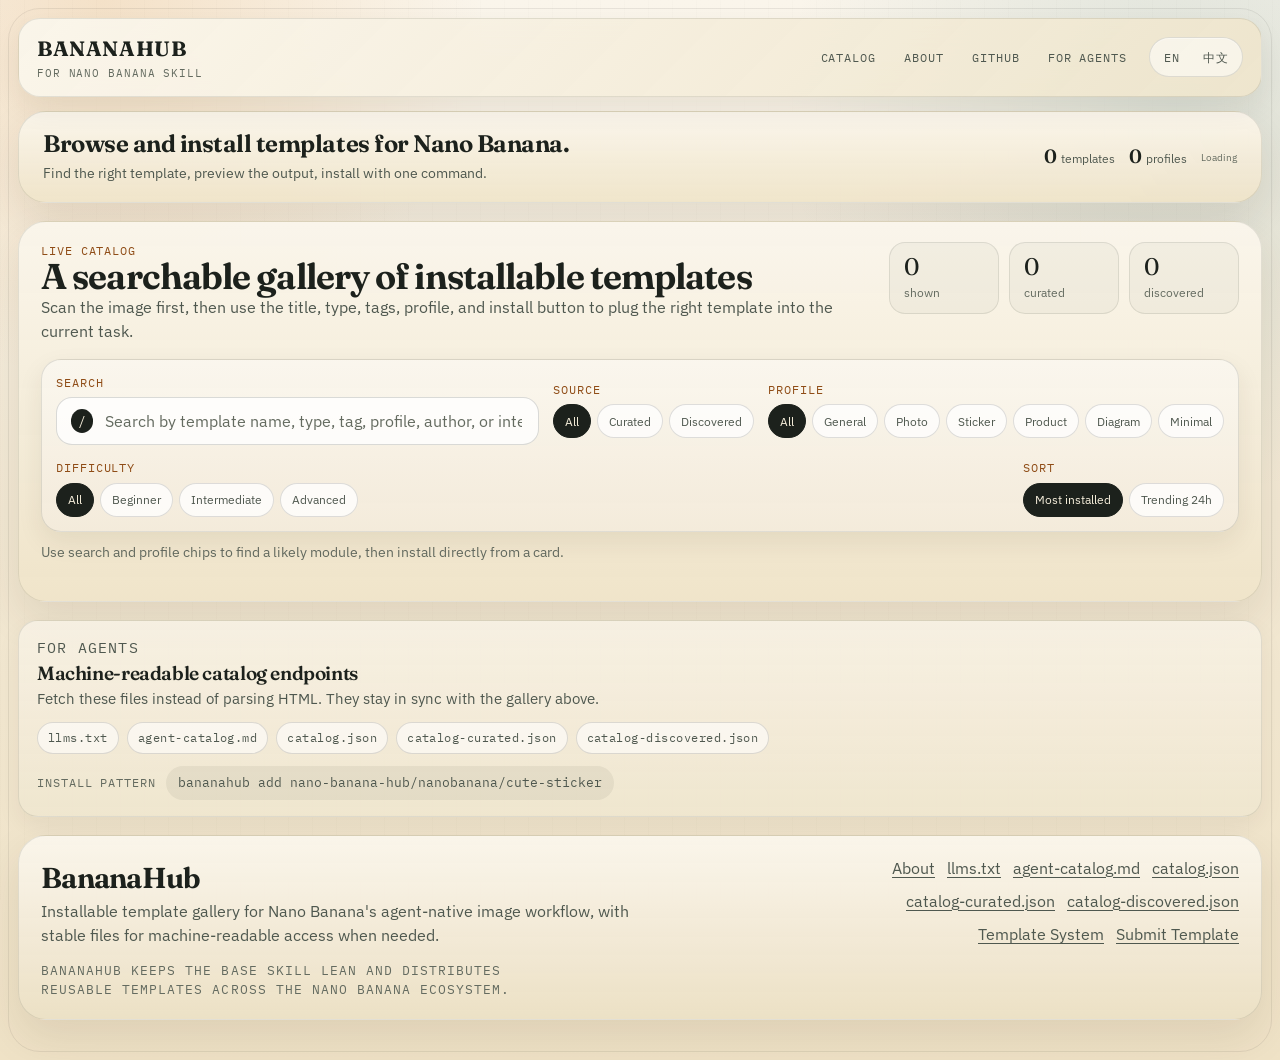
==== index.html @ 93bf901a "feat: improve gallery previews and logo assets" ====
<!DOCTYPE html>
<html lang="en">
<head>
  <meta charset="UTF-8">
  <meta name="viewport" content="width=device-width, initial-scale=1.0">
  <title data-i18n="index.meta.title">BananaHub | Installable Templates for Nano Banana</title>
  <meta
    id="meta-description"
    name="description"
    data-i18n-content="index.meta.description"
    content="Browse installable prompt and workflow templates for Nano Banana's agent-native image workflow, compare generated looks, and install only the template that fits the current job."
  >
  <meta name="robots" content="index,follow,max-image-preview:large">
  <meta name="theme-color" content="#f2c94c">
  <meta property="og:type" content="website">
  <meta property="og:url" content="https://nano-banana-hub.github.io/">
  <meta id="meta-og-title" property="og:title" data-i18n-content="index.meta.ogTitle" content="BananaHub | Installable Templates for Nano Banana">
  <meta
    id="meta-og-description"
    property="og:description"
    data-i18n-content="index.meta.ogDescription"
    content="A visual gallery of installable prompt and workflow templates for Nano Banana's agent-native image workflow."
  >
  <link rel="canonical" href="https://nano-banana-hub.github.io/">
  <link rel="alternate" type="application/json" title="Machine-readable catalog JSON" href="catalog.json">
  <link rel="alternate" type="text/plain" title="LLM workflow instructions" href="llms.txt">
  <link rel="alternate" type="text/markdown" title="Agent catalog markdown" href="agent-catalog.md">
  <link rel="preconnect" href="https://fonts.googleapis.com">
  <link rel="preconnect" href="https://fonts.gstatic.com" crossorigin>
  <link
    href="https://fonts.googleapis.com/css2?family=Fraunces:opsz,wght@9..144,500;9..144,600;9..144,700&family=IBM+Plex+Mono:wght@400;500;600&family=IBM+Plex+Sans:wght@400;500;600;700&display=swap"
    rel="stylesheet"
  >
  <link rel="stylesheet" href="css/style.css">
  <link rel="icon" type="image/png" sizes="256x256" href="favicon.png">
  <link rel="apple-touch-icon" sizes="180x180" href="apple-touch-icon.png">
  <script type="application/ld+json" id="structured-data">
    {
      "@context": "https://schema.org",
      "@type": "WebSite",
      "name": "BananaHub",
      "url": "https://nano-banana-hub.github.io/",
      "description": "Installable prompt and workflow template hub for Nano Banana's agent-native image workflow."
    }
  </script>
</head>
<body data-page="index">
  <a class="skip-link" href="#catalog-section" data-i18n="common.skipToCatalog">Skip to catalog</a>

  <div class="page-shell">
    <header class="site-header">
      <div class="header-inner">
        <a class="header-brand" href="/">
          <span class="brand-badge">BananaHub</span>
          <span class="brand-note" data-i18n="common.brandNote">for Nano Banana Skill</span>
        </a>

        <div class="header-controls">
          <nav class="header-links" aria-label="Primary" data-i18n-aria-label="common.primaryNav">
            <a href="#catalog-section" data-i18n="common.nav.catalog">Catalog</a>
            <a href="about.html" data-i18n="common.nav.about">About</a>
            <a href="https://github.com/nano-banana-hub" data-i18n="common.nav.github">GitHub</a>
            <a href="#agent-access" data-i18n="common.nav.agentFriendly">For Agents</a>
          </nav>

          <div class="language-switch" role="group" aria-label="Language" data-i18n-aria-label="common.languageSwitcher">
            <button class="language-button" data-lang-switch="en" type="button" aria-pressed="false">EN</button>
            <button class="language-button" data-lang-switch="zh-CN" type="button" aria-pressed="false">中文</button>
          </div>
        </div>
      </div>
    </header>

    <main id="top">
      <section class="hero-banner">
        <div class="hero-banner-copy">
          <h1 data-i18n="index.hero.title">Browse and install templates for Nano Banana.</h1>
          <p class="hero-banner-lead" data-i18n="index.hero.lead">
            Find the right template, preview the output, install with one command.
          </p>
        </div>
        <div class="hero-banner-stats">
          <span class="hero-stat"><strong id="template-count">0</strong> <small data-i18n="index.hero.metrics.indexedTemplates">templates</small></span>
          <span class="hero-stat"><strong id="profile-count">0</strong> <small data-i18n="index.hero.metrics.profilesCovered">profiles</small></span>
          <span class="hero-stat-date"><small id="catalog-generated">Loading</small></span>
        </div>
      </section>

      <section class="catalog-shell" id="catalog-section" aria-labelledby="catalog-title">
        <div class="catalog-intro">
          <div>
            <p class="section-kicker" data-i18n="index.catalog.kicker">Live Catalog</p>
            <h2 id="catalog-title" data-i18n="index.catalog.title">A searchable gallery of installable templates</h2>
            <p id="results-summary">
              Scan the image first, then use the title, type, tags, profile, and install button to plug the right template into the current task.
            </p>
          </div>

          <div class="catalog-status" aria-label="Catalog status">
            <div class="status-pill">
              <span id="result-count">0</span>
              <small data-i18n="index.catalog.status.shown">shown</small>
            </div>
            <div class="status-pill">
              <span id="curated-count">0</span>
              <small data-i18n="index.catalog.status.curated">curated</small>
            </div>
            <div class="status-pill">
              <span id="discovered-count">0</span>
              <small data-i18n="index.catalog.status.discovered">discovered</small>
            </div>
          </div>
        </div>

        <div class="filter-bar">
          <label class="search-box" for="search-input">
            <span class="search-label" data-i18n="index.filters.search">Search</span>
            <span class="search-input-shell">
              <span class="search-icon" aria-hidden="true">/</span>
              <input
                type="text"
                id="search-input"
                data-i18n-placeholder="index.filters.searchPlaceholder"
                placeholder="Search by template name, type, tag, profile, author, or intent in English or Chinese"
                autocomplete="off"
              >
            </span>
          </label>

          <div class="filter-group">
            <p class="filter-label" data-i18n="index.filters.source">Source</p>
            <div class="sort-tabs" role="tablist" aria-label="Filter by source layer" data-i18n-aria-label="index.filters.sourceAria">
              <button class="sort-tab active" data-source="all" type="button" data-i18n="common.filter.all">All</button>
              <button class="sort-tab" data-source="curated" type="button" data-i18n="common.source.curated">Curated</button>
              <button class="sort-tab" data-source="discovered" type="button" data-i18n="common.source.discovered">Discovered</button>
            </div>
          </div>

          <div class="filter-group">
            <p class="filter-label" data-i18n="index.filters.profile">Profile</p>
            <div class="filter-row">
              <button class="pill active" data-profile="all" type="button" data-i18n="common.filter.all">All</button>
              <button class="pill" data-profile="general" type="button" data-i18n="common.profile.general">General</button>
              <button class="pill" data-profile="photo" type="button" data-i18n="common.profile.photo">Photo</button>
              <button class="pill" data-profile="sticker" type="button" data-i18n="common.profile.sticker">Sticker</button>
              <button class="pill" data-profile="product" type="button" data-i18n="common.profile.product">Product</button>
              <button class="pill" data-profile="diagram" type="button" data-i18n="common.profile.diagram">Diagram</button>
              <button class="pill" data-profile="minimal" type="button" data-i18n="common.profile.minimal">Minimal</button>
            </div>
          </div>

          <div class="filter-group">
            <p class="filter-label" data-i18n="index.filters.difficulty">Difficulty</p>
            <div class="filter-row">
              <button class="pill active" data-difficulty="all" type="button" data-i18n="common.filter.all">All</button>
              <button class="pill" data-difficulty="beginner" type="button" data-i18n="common.difficulty.beginner">Beginner</button>
              <button class="pill" data-difficulty="intermediate" type="button" data-i18n="common.difficulty.intermediate">Intermediate</button>
              <button class="pill" data-difficulty="advanced" type="button" data-i18n="common.difficulty.advanced">Advanced</button>
            </div>
          </div>

          <div class="filter-group">
            <p class="filter-label" data-i18n="index.filters.sort">Sort</p>
            <div class="sort-tabs" role="tablist" aria-label="Sort templates" data-i18n-aria-label="index.filters.sortAria">
              <button class="sort-tab active" data-sort="all-time" type="button" data-i18n="index.filters.mostInstalled">Most installed</button>
              <button class="sort-tab" data-sort="trending" type="button" data-i18n="index.filters.trending24h">Trending 24h</button>
            </div>
          </div>
        </div>

        <div class="catalog-helper">
          <p id="catalog-hint">Use search and profile chips to find a likely module, then install directly from a card.</p>
          <button class="link-button" id="clear-filters" type="button" hidden data-i18n="index.filters.reset">Reset filters</button>
        </div>

        <div class="card-grid" id="card-grid" aria-live="polite">
          <!-- Cards rendered by JS -->
        </div>
      </section>

      <section class="agent-strip" id="agent-access" aria-labelledby="agent-access-title">
        <div class="agent-strip-copy">
          <p class="section-kicker" data-i18n="index.agent.kicker">For Agents</p>
          <h2 id="agent-access-title" data-i18n="index.agent.title">Machine-readable catalog endpoints</h2>
          <p data-i18n="index.agent.lead">
            Fetch these files instead of parsing HTML. They stay in sync with the gallery above.
          </p>
        </div>

        <div class="agent-strip-links" aria-label="Agent-friendly files">
          <a class="agent-pill" href="llms.txt">llms.txt</a>
          <a class="agent-pill" href="agent-catalog.md">agent-catalog.md</a>
          <a class="agent-pill" href="catalog.json">catalog.json</a>
          <a class="agent-pill" href="catalog-curated.json">catalog-curated.json</a>
          <a class="agent-pill" href="catalog-discovered.json">catalog-discovered.json</a>
        </div>

        <p class="agent-install-line">
          <span data-i18n="index.agent.installPattern">Install pattern</span>
          <code>bananahub add nano-banana-hub/nanobanana/cute-sticker</code>
        </p>
      </section>
    </main>

    <footer class="site-footer">
      <div class="footer-top">
        <div>
          <p class="footer-title">BananaHub</p>
          <p class="footer-copy" data-i18n="index.footer.copy">
            Installable template gallery for Nano Banana's agent-native image workflow, with stable files for machine-readable
            access when needed.
          </p>
        </div>

        <div class="footer-links">
          <a href="about.html" data-i18n="common.nav.about">About</a>
          <a href="llms.txt">llms.txt</a>
          <a href="agent-catalog.md">agent-catalog.md</a>
          <a href="catalog.json">catalog.json</a>
          <a href="catalog-curated.json">catalog-curated.json</a>
          <a href="catalog-discovered.json">catalog-discovered.json</a>
          <a href="https://github.com/nano-banana-hub/nanobanana/blob/main/references/template-system.md" target="_blank" rel="noopener" data-i18n="index.footer.templateSystem">Template System</a>
          <a href="https://github.com/nano-banana-hub/nanobanana/issues" target="_blank" rel="noopener" data-i18n="index.footer.submitTemplate">Submit Template</a>
        </div>
      </div>

      <p class="footer-meta" data-i18n="index.footer.meta">BananaHub keeps the base skill lean and distributes reusable templates across the Nano Banana ecosystem.</p>
    </footer>
  </div>

  <noscript>
    <div class="noscript-banner">
      JavaScript is disabled. For agent-friendly and no-JS access, use
      <a href="llms.txt">llms.txt</a>,
      <a href="agent-catalog.md">agent-catalog.md</a>, or
      <a href="catalog.json">catalog.json</a>.
    </div>
  </noscript>

  <div class="modal-overlay" id="modal-overlay" aria-hidden="true">
    <div class="modal" id="modal" role="dialog" aria-modal="true" aria-labelledby="modal-title">
      <button class="modal-close" id="modal-close" type="button" aria-label="Close" data-i18n-aria-label="common.action.close">&times;</button>

      <div class="modal-media">
        <button class="modal-image-button" id="modal-image-button" type="button" aria-label="View full image" data-i18n-aria-label="index.modal.viewFullImage">
          <img class="modal-image" id="modal-image" src="" alt="">
          <span class="modal-image-hint" id="modal-image-hint" data-i18n="common.preview.open">Open preview</span>
        </button>
        <div class="modal-sample-controls" id="modal-sample-controls" hidden>
          <button class="sample-nav-button" id="modal-prev-sample" type="button" aria-label="Previous sample" data-i18n-aria-label="common.preview.previous">&larr;</button>
          <span class="sample-count" id="modal-sample-count">1 / 1</span>
          <button class="sample-nav-button" id="modal-next-sample" type="button" aria-label="Next sample" data-i18n-aria-label="common.preview.next">&rarr;</button>
        </div>
      </div>

      <div class="modal-body">
        <p class="modal-kicker" data-i18n="index.modal.kicker">Template Brief</p>
        <h2 id="modal-title"></h2>
        <p class="modal-subtitle" id="modal-subtitle"></p>
        <p class="modal-desc" id="modal-desc"></p>

        <div class="card-badges" id="modal-badges"></div>
        <div class="card-tags" id="modal-tags"></div>

        <div class="modal-meta">
          <div class="modal-meta-item"><span class="label" data-i18n="index.modal.author">Author</span><span id="modal-author"></span></div>
          <div class="modal-meta-item"><span class="label" data-i18n="index.modal.version">Version</span><span id="modal-version"></span></div>
          <div class="modal-meta-item"><span class="label" data-i18n="index.modal.aspect">Aspect</span><span id="modal-aspect"></span></div>
          <div class="modal-meta-item"><span class="label" data-i18n="index.modal.updated">Updated</span><span id="modal-updated"></span></div>
          <div class="modal-meta-item"><span class="label" data-i18n="index.modal.installs">Installs</span><span id="modal-installs"></span></div>
          <div class="modal-meta-item"><span class="label" data-i18n="index.modal.installs24h">24h installs</span><span id="modal-trending"></span></div>
        </div>

        <div class="modal-actions" id="modal-actions">
          <button class="modal-link modal-link-button" id="modal-view-image-btn" type="button" data-i18n="common.preview.open">Open Preview</button>
          <a class="modal-link" id="modal-open-original-link" href="#" target="_blank" rel="noopener" data-i18n="common.preview.source">Preview Source</a>
          <a class="modal-link" id="modal-template-source-link" href="#" target="_blank" rel="noopener" data-i18n="common.template.source">Template Source</a>
        </div>

        <div class="modal-install">
          <p class="modal-install-label" data-i18n="index.modal.installCommand">Install command</p>
          <div class="modal-install-box">
            <code id="modal-install-cmd"></code>
            <button class="copy-btn copy-btn-compact" id="modal-copy-btn" type="button" data-i18n="common.action.copy">Copy</button>
          </div>
        </div>
      </div>
    </div>
  </div>

  <div class="lightbox-overlay" id="lightbox-overlay" aria-hidden="true">
    <div class="lightbox-toolbar">
      <div class="lightbox-sample-controls" id="lightbox-sample-controls" hidden>
        <button class="sample-nav-button" id="lightbox-prev-sample" type="button" aria-label="Previous sample" data-i18n-aria-label="common.preview.previous">&larr;</button>
        <span class="sample-count sample-count-lightbox" id="lightbox-sample-count">1 / 1</span>
        <button class="sample-nav-button" id="lightbox-next-sample" type="button" aria-label="Next sample" data-i18n-aria-label="common.preview.next">&rarr;</button>
      </div>
      <a class="lightbox-link" id="lightbox-open-original-link" href="#" target="_blank" rel="noopener" data-i18n="common.preview.openOriginal">Open original</a>
      <button class="lightbox-close" id="lightbox-close" type="button" aria-label="Close full image" data-i18n-aria-label="index.lightbox.close">&times;</button>
    </div>
    <div class="lightbox-stage" id="lightbox-stage">
      <img class="lightbox-image" id="lightbox-image" src="" alt="">
    </div>
  </div>

  <script type="module" src="js/app.js"></script>
</body>
</html>
---- css/style.css ----
:root {
  --paper: #f4eddc;
  --paper-deep: #eadbbe;
  --paper-warm: #f8f4ea;
  --ink: #1c211c;
  --ink-soft: #4f584f;
  --ink-faint: #646b60;
  --line: rgba(28, 33, 28, 0.14);
  --line-strong: rgba(28, 33, 28, 0.26);
  --accent: #d9862a;
  --accent-deep: #8f4c16;
  --accent-soft: rgba(217, 134, 42, 0.14);
  --olive: #5e6d47;
  --olive-soft: rgba(94, 109, 71, 0.12);
  --teal: #2f6e72;
  --shadow-panel: 0 18px 44px rgba(56, 42, 18, 0.1);
  --shadow-card: 0 18px 40px rgba(46, 35, 14, 0.1);
  --radius-xl: 28px;
  --radius-lg: 20px;
  --radius-md: 14px;
  --radius-sm: 10px;
  --content-max: 1460px;
}

*,
*::before,
*::after {
  box-sizing: border-box;
}

html {
  scroll-behavior: smooth;
}

body {
  margin: 0;
  min-width: 320px;
  color: var(--ink);
  font-family: 'IBM Plex Sans', sans-serif;
  line-height: 1.5;
  background:
    radial-gradient(circle at 8% 0%, rgba(217, 134, 42, 0.18), transparent 24%),
    radial-gradient(circle at 92% 10%, rgba(47, 110, 114, 0.14), transparent 26%),
    linear-gradient(180deg, #faf5eb 0%, #f2e8d3 48%, #efe2c6 100%);
}

body::before {
  content: '';
  position: fixed;
  inset: 0;
  pointer-events: none;
  opacity: 0.4;
  background-image:
    linear-gradient(rgba(255, 255, 255, 0.24) 1px, transparent 1px),
    linear-gradient(90deg, rgba(28, 33, 28, 0.024) 1px, transparent 1px);
  background-size: 100% 24px, 24px 100%;
  mix-blend-mode: multiply;
}

a {
  color: inherit;
}

img {
  display: block;
  max-width: 100%;
}

button,
input {
  font: inherit;
}

button {
  cursor: pointer;
}

code {
  font-family: 'IBM Plex Mono', monospace;
}

.skip-link {
  position: absolute;
  top: -56px;
  left: 20px;
  z-index: 60;
  padding: 10px 14px;
  border-radius: 999px;
  background: var(--ink);
  color: #fbf4e5;
  text-decoration: none;
  transition: top 0.18s ease;
}

.skip-link:focus {
  top: 18px;
}

.page-shell {
  position: relative;
  max-width: calc(var(--content-max) + 48px);
  margin: 0 auto;
  padding: 18px 18px 40px;
}

.page-shell::before {
  content: '';
  position: absolute;
  inset: 8px;
  border: 1px solid rgba(28, 33, 28, 0.08);
  border-radius: 32px;
  pointer-events: none;
}

.site-header,
.hero-banner,
.hero,
.catalog-shell,
.agent-strip,
.agent-drawer,
.manifesto,
.contribute-strip,
.site-footer {
  position: relative;
  z-index: 1;
}

.site-header {
  position: sticky;
  top: 0;
  z-index: 30;
  padding-bottom: 14px;
  backdrop-filter: blur(18px);
}

.header-inner {
  display: flex;
  align-items: center;
  justify-content: space-between;
  gap: 18px;
  padding: 14px 18px;
  border: 1px solid rgba(28, 33, 28, 0.1);
  border-radius: 22px;
  background: linear-gradient(135deg, rgba(250, 246, 236, 0.94), rgba(239, 229, 203, 0.88));
  box-shadow: 0 12px 28px rgba(55, 43, 19, 0.08);
}

.header-brand {
  display: inline-flex;
  flex-direction: column;
  gap: 1px;
  text-decoration: none;
}

.brand-badge {
  font-family: 'Fraunces', serif;
  font-size: 1.3rem;
  font-weight: 700;
  letter-spacing: 0.03em;
  text-transform: uppercase;
}

.brand-note,
.header-links a,
.eyebrow,
.section-kicker,
.search-label,
.filter-label,
.access-label,
.card-eyebrow,
.modal-kicker,
.modal-install-label,
.modal-meta-item .label,
.footer-meta {
  font-family: 'IBM Plex Mono', monospace;
  letter-spacing: 0.08em;
  text-transform: uppercase;
}

.brand-note {
  color: var(--ink-faint);
  font-size: 0.7rem;
}

.header-links {
  display: flex;
  flex-wrap: wrap;
  justify-content: flex-end;
  gap: 8px;
}

.header-controls {
  display: flex;
  flex: 1 1 auto;
  flex-wrap: wrap;
  align-items: center;
  justify-content: flex-end;
  gap: 12px;
}

.language-switch {
  display: inline-flex;
  align-items: center;
  gap: 4px;
  padding: 4px;
  border: 1px solid rgba(28, 33, 28, 0.12);
  border-radius: 999px;
  background: rgba(255, 255, 255, 0.54);
  box-shadow: inset 0 1px 0 rgba(255, 255, 255, 0.36);
}

.language-button {
  min-height: 30px;
  padding: 0 10px;
  border: 0;
  border-radius: 999px;
  background: transparent;
  color: var(--ink-soft);
  font-family: 'IBM Plex Mono', monospace;
  font-size: 0.74rem;
  letter-spacing: 0.04em;
  transition:
    transform 0.2s ease,
    background-color 0.2s ease,
    color 0.2s ease,
    box-shadow 0.2s ease;
}

.language-button:hover,
.language-button:focus-visible {
  transform: translateY(-1px);
  color: var(--ink);
}

.language-button.active {
  background: var(--ink);
  color: #f7efdc;
  box-shadow: 0 6px 14px rgba(28, 33, 28, 0.18);
}

.header-links a {
  display: inline-flex;
  align-items: center;
  min-height: 34px;
  padding: 0 10px;
  border-radius: 999px;
  color: var(--ink-soft);
  font-size: 0.74rem;
  text-decoration: none;
  transition:
    background-color 0.2s ease,
    color 0.2s ease,
    transform 0.2s ease;
}

.header-links a:hover,
.header-links a:focus-visible {
  color: var(--ink);
  background: rgba(28, 33, 28, 0.06);
  transform: translateY(-1px);
}

main {
  display: grid;
  gap: 18px;
  margin-bottom: 18px;
}

.hero-banner,
.hero,
.catalog-shell,
.agent-drawer,
.manifesto,
.contribute-strip,
.site-footer {
  border: 1px solid rgba(28, 33, 28, 0.1);
  border-radius: var(--radius-xl);
  background:
    linear-gradient(180deg, rgba(249, 243, 230, 0.96), rgba(238, 228, 201, 0.95));
  box-shadow: var(--shadow-panel);
}

.hero-banner,
.hero,
.catalog-shell,
.site-footer {
  background:
    linear-gradient(180deg, rgba(250, 245, 235, 0.98), rgba(239, 228, 201, 0.95)),
    radial-gradient(circle at top right, rgba(94, 109, 71, 0.08), transparent 24%);
}

/* — compact hero banner — */
.hero-banner {
  display: flex;
  align-items: center;
  justify-content: space-between;
  gap: 18px;
  padding: 18px 24px;
}

.hero-banner-copy {
  display: flex;
  flex-direction: column;
  gap: 4px;
  min-width: 0;
}

.hero-banner h1 {
  margin: 0;
  font-family: 'Fraunces', serif;
  font-weight: 650;
  font-size: clamp(1.1rem, 2vw, 1.5rem);
  line-height: 1.2;
  letter-spacing: -0.02em;
}

.hero-banner-lead {
  margin: 0;
  color: var(--ink-soft);
  font-size: 0.88rem;
}

.hero-banner-stats {
  display: flex;
  gap: 14px;
  align-items: center;
  flex-shrink: 0;
}

.hero-stat {
  display: flex;
  align-items: baseline;
  gap: 4px;
  white-space: nowrap;
}

.hero-stat strong {
  font-family: 'Fraunces', serif;
  font-size: 1.2rem;
  font-weight: 600;
  line-height: 1;
}

.hero-stat small {
  color: var(--ink-soft);
  font-size: 0.78rem;
}

.hero-stat-date {
  color: var(--ink-faint);
  font-size: 0.75rem;
  white-space: nowrap;
}

/* — old hero (about page) — */
.hero {
  display: grid;
  grid-template-columns: minmax(0, 1.5fr) minmax(280px, 0.9fr);
  gap: 18px;
  padding: 24px 26px;
  overflow: clip;
}

.hero-compact {
  min-height: 0;
}

.info-hero h1 {
  max-width: 13ch;
}

.hero-copy {
  display: grid;
  gap: 10px;
  align-content: center;
}

.eyebrow,
.section-kicker,
.search-label,
.filter-label,
.access-label,
.card-eyebrow,
.modal-kicker,
.modal-install-label {
  margin: 0;
  color: var(--accent-deep);
  font-size: 0.72rem;
}

.hero h1,
.catalog-intro h2,
.section-heading h2,
.access-card h3,
.principle-card h3,
.contribute-card h3,
.modal h2,
.footer-title,
.card-title {
  margin: 0;
  font-family: 'Fraunces', serif;
  font-weight: 650;
  letter-spacing: -0.025em;
}

.hero h1 {
  max-width: 12ch;
  font-size: clamp(2.2rem, 4vw, 4rem);
  line-height: 0.97;
}

.hero-lead,
.section-heading p,
#results-summary,
.access-card p,
.principle-card p,
.contribute-card p,
.footer-copy,
.modal-desc {
  margin: 0;
  color: var(--ink-soft);
}

.hero-lead {
  max-width: 62ch;
  font-size: 1rem;
}

.hero-rail {
  display: grid;
  gap: 16px;
  align-content: space-between;
  padding: 18px;
  border: 1px solid rgba(28, 33, 28, 0.1);
  border-radius: 24px;
  background:
    linear-gradient(180deg, rgba(255, 252, 245, 0.78), rgba(244, 235, 213, 0.9)),
    radial-gradient(circle at top right, rgba(217, 134, 42, 0.12), transparent 44%);
  color: var(--ink);
  box-shadow:
    inset 0 1px 0 rgba(255, 255, 255, 0.46),
    0 10px 22px rgba(56, 42, 18, 0.06);
}

.hero-metrics {
  display: grid;
  grid-template-columns: repeat(3, minmax(0, 1fr));
  gap: 10px;
  margin: 0;
  padding: 0;
  list-style: none;
}

.hero-metrics li {
  padding: 12px 12px 10px;
  border: 1px solid rgba(28, 33, 28, 0.1);
  border-radius: 16px;
  background: rgba(255, 255, 255, 0.6);
}

.hero-metrics span {
  display: block;
  font-family: 'Fraunces', serif;
  font-size: 1.55rem;
  line-height: 1;
  color: var(--ink);
}

.hero-metrics small {
  display: block;
  margin-top: 7px;
  color: var(--ink-soft);
  font-size: 0.8rem;
}

.hero-rail .button {
  border-color: rgba(28, 33, 28, 0.14);
}

.hero-rail .button-primary {
  background: var(--ink);
  color: #f7efdc;
}

.hero-rail .button-secondary {
  color: var(--ink);
  background: rgba(255, 255, 255, 0.78);
}

.hero-rail .button-tertiary {
  color: var(--ink-soft);
  background: transparent;
}

.hero-actions {
  display: flex;
  flex-wrap: wrap;
  gap: 8px;
}

.button,
.pill,
.sort-tab,
.link-button,
.copy-btn,
.card-source-link,
.modal-link,
.modal-link-button,
.lightbox-link,
.lightbox-close,
.modal-close {
  transition:
    transform 0.2s ease,
    border-color 0.2s ease,
    background-color 0.2s ease,
    color 0.2s ease,
    box-shadow 0.2s ease;
}

.button {
  display: inline-flex;
  align-items: center;
  justify-content: center;
  min-height: 40px;
  padding: 0 14px;
  border: 1px solid rgba(247, 239, 220, 0.16);
  border-radius: 999px;
  text-decoration: none;
  font-size: 0.9rem;
}

.button:hover,
.button:focus-visible,
.pill:hover,
.sort-tab:hover,
.link-button:hover,
.copy-btn:hover,
.card-source-link:hover,
.modal-link:hover,
.modal-link-button:hover,
.lightbox-link:hover,
.lightbox-close:hover,
.modal-close:hover,
.access-card:hover,
.access-card:focus-visible,
.template-card:hover,
.template-card:focus-visible {
  transform: translateY(-2px);
}

.button-primary {
  background: #f7efdc;
  color: var(--ink);
}

.button-secondary {
  color: #f7efdc;
  background: rgba(255, 255, 255, 0.06);
}

.button-tertiary {
  color: #f7efdc;
  background: transparent;
  border-style: dashed;
}

.hero-note {
  margin: 0;
  color: var(--ink-soft);
  font-size: 0.9rem;
}

.catalog-shell {
  padding: 20px 22px 22px;
  overflow: visible;
}

.catalog-intro {
  display: flex;
  align-items: flex-start;
  justify-content: space-between;
  gap: 18px;
}

.catalog-intro h2,
.section-heading h2 {
  font-size: clamp(1.8rem, 2.8vw, 2.8rem);
  line-height: 1;
}

.catalog-status {
  display: flex;
  gap: 10px;
}

.status-pill {
  min-width: 110px;
  padding: 12px 14px 10px;
  border: 1px solid rgba(28, 33, 28, 0.1);
  border-radius: 16px;
  background: rgba(28, 33, 28, 0.03);
}

.status-pill span {
  display: block;
  font-family: 'Fraunces', serif;
  font-size: 1.5rem;
  line-height: 1;
}

.status-pill small {
  color: var(--ink-faint);
  font-size: 0.76rem;
}

.filter-bar,
.catalog-helper {
  display: flex;
  align-items: center;
  justify-content: space-between;
  gap: 14px;
}

.filter-bar {
  position: sticky;
  top: 80px;
  z-index: 12;
  flex-wrap: wrap;
  margin-top: 16px;
  padding: 14px;
  border: 1px solid rgba(28, 33, 28, 0.12);
  border-radius: 20px;
  background: linear-gradient(180deg, rgba(250, 246, 238, 0.96), rgba(243, 235, 219, 0.95));
  box-shadow: 0 10px 26px rgba(54, 42, 18, 0.08);
}

.search-box {
  flex: 1 1 320px;
  display: grid;
  gap: 6px;
}

.search-input-shell {
  display: flex;
  align-items: center;
  gap: 10px;
  min-height: 48px;
  padding: 0 14px;
  border: 1px solid rgba(28, 33, 28, 0.16);
  border-radius: 16px;
  background: rgba(255, 255, 255, 0.8);
}

.search-icon {
  display: inline-flex;
  align-items: center;
  justify-content: center;
  width: 24px;
  height: 24px;
  border-radius: 50%;
  background: var(--ink);
  color: #f7efdc;
  font-family: 'IBM Plex Mono', monospace;
  font-size: 0.8rem;
}

.search-input-shell input {
  width: 100%;
  border: 0;
  outline: 0;
  background: transparent;
  color: var(--ink);
}

.search-input-shell input::placeholder {
  color: var(--ink-faint);
}

.filter-group {
  min-width: 180px;
  display: grid;
  gap: 6px;
}

.filter-row,
.sort-tabs {
  display: flex;
  flex-wrap: wrap;
  gap: 6px;
}

.pill,
.sort-tab,
.link-button {
  min-height: 34px;
  padding: 0 11px;
  border: 1px solid rgba(28, 33, 28, 0.14);
  border-radius: 999px;
  background: rgba(255, 255, 255, 0.76);
  color: var(--ink-soft);
  font-size: 0.78rem;
}

.pill.active,
.sort-tab.active {
  background: var(--ink);
  border-color: var(--ink);
  color: #f7efdc;
}

.catalog-helper {
  margin-top: 10px;
}

#catalog-hint,
.footer-meta,
.modal-subtitle,
.agent-summary-note {
  color: var(--ink-faint);
}

#catalog-hint {
  margin: 0;
  font-size: 0.88rem;
}

.link-button {
  background: transparent;
}

.card-grid {
  display: grid;
  grid-template-columns: repeat(auto-fill, minmax(210px, 1fr));
  gap: 14px;
  margin-top: 16px;
}

.template-card {
  display: grid;
  gap: 12px;
  min-height: 100%;
  padding: 12px;
  border: 1px solid rgba(28, 33, 28, 0.12);
  border-radius: 22px;
  background: linear-gradient(180deg, rgba(255, 255, 255, 0.58), rgba(247, 240, 226, 0.94));
  box-shadow: var(--shadow-card);
  cursor: pointer;
  outline: none;
}

.template-card:hover,
.template-card:focus-visible {
  border-color: rgba(28, 33, 28, 0.24);
  box-shadow: 0 22px 46px rgba(46, 35, 14, 0.14);
}

.card-image-wrap {
  position: relative;
  aspect-ratio: 1 / 1.02;
  overflow: hidden;
  border-radius: 16px;
  border: 1px solid rgba(28, 33, 28, 0.12);
  background:
    linear-gradient(135deg, rgba(28, 33, 28, 0.08), rgba(255, 255, 255, 0.38)),
    repeating-linear-gradient(135deg, rgba(28, 33, 28, 0.02) 0 10px, rgba(255, 255, 255, 0.05) 10px 20px);
}

.card-image-wrap.prefers-contain img {
  object-fit: contain;
  background: rgba(248, 244, 234, 0.98);
}

.card-image-wrap img {
  position: absolute;
  inset: 0;
  width: 100%;
  height: 100%;
  object-fit: cover;
  opacity: 0;
  transform: scale(1.02);
  transition:
    opacity 0.22s ease,
    transform 0.32s ease;
}

.card-image-wrap.is-loaded img {
  opacity: 1;
  transform: scale(1);
}

.card-image-placeholder {
  position: absolute;
  inset: 0;
  display: grid;
  place-items: center;
  padding: 12px;
}

.card-image-placeholder-label {
  color: var(--ink-faint);
  font-family: 'IBM Plex Mono', monospace;
  font-size: 0.76rem;
  letter-spacing: 0.05em;
  text-transform: uppercase;
  text-align: center;
}

.card-top-badges {
  position: absolute;
  top: 8px;
  left: 8px;
  right: 8px;
  z-index: 1;
  display: grid;
  grid-template-columns: minmax(0, 1fr) auto;
  align-items: start;
  gap: 8px;
}

.card-top-badges-left,
.card-top-badges-right {
  display: flex;
  flex-wrap: wrap;
  align-items: flex-start;
  min-width: 0;
  gap: 8px;
}

.card-top-badges-right {
  justify-content: flex-end;
}

.card-official-badge,
.card-type-badge,
.card-profile-badge,
.card-source-badge,
.card-flag-badge,
.card-aspect-badge {
  display: inline-flex;
  align-items: center;
  min-height: 20px;
  padding: 0 8px;
  border: 1px solid rgba(28, 33, 28, 0.08);
  border-radius: 999px;
  font-family: 'IBM Plex Mono', monospace;
  font-size: 0.66rem;
  letter-spacing: 0.05em;
  text-transform: uppercase;
  max-width: 100%;
  overflow: hidden;
  text-overflow: ellipsis;
  white-space: nowrap;
  box-shadow: inset 0 1px 0 rgba(255, 255, 255, 0.3);
}

.card-official-badge {
  background: rgba(250, 244, 233, 0.9);
  color: var(--accent-deep);
}

.card-profile-badge {
  background: rgba(28, 33, 28, 0.72);
  color: #f7efdc;
}

.card-type-badge {
  background: rgba(47, 110, 114, 0.16);
  color: var(--teal);
}

.card-source-badge {
  background: rgba(47, 110, 114, 0.14);
  color: var(--teal);
}

.card-flag-badge {
  background: rgba(217, 134, 42, 0.18);
  color: var(--accent-deep);
}

.card-aspect-badge {
  position: absolute;
  left: 8px;
  bottom: 8px;
  z-index: 1;
  background: rgba(28, 33, 28, 0.8);
  color: #f7efdc;
}

.card-body {
  display: grid;
  gap: 12px;
  padding: 2px 2px 0;
}

.card-head {
  display: flex;
  gap: 10px;
  justify-content: space-between;
  align-items: flex-start;
}

.card-title-stack {
  min-width: 0;
}

.card-eyebrow {
  color: var(--ink-faint);
  font-size: 0.68rem;
}

.card-title {
  margin-top: 3px;
  font-size: 1.08rem;
  line-height: 1.05;
}

.card-subtitle {
  margin-top: 4px;
  color: var(--ink-soft);
  font-size: 0.82rem;
  line-height: 1.35;
}

.card-inline-stat {
  flex: 0 0 auto;
  min-width: 56px;
  padding: 6px 7px;
  border-radius: 12px;
  background: rgba(28, 33, 28, 0.05);
  text-align: right;
}

.card-inline-stat small {
  display: block;
  color: var(--ink-faint);
  font-size: 0.62rem;
  text-transform: uppercase;
  letter-spacing: 0.05em;
}

.card-inline-stat-value {
  display: block;
  font-family: 'Fraunces', serif;
  font-size: 1rem;
  line-height: 1;
}

.card-tags,
.card-badges {
  display: flex;
  flex-wrap: wrap;
  gap: 6px;
}

.tag,
.badge {
  display: inline-flex;
  align-items: center;
  min-height: 24px;
  padding: 0 8px;
  border-radius: 999px;
  font-size: 0.74rem;
}

.tag {
  border: 1px dashed rgba(28, 33, 28, 0.16);
  color: var(--ink-soft);
  background: rgba(255, 255, 255, 0.58);
}

.badge {
  border: 1px solid rgba(28, 33, 28, 0.12);
  background: rgba(28, 33, 28, 0.06);
}

.badge-source {
  background: rgba(47, 110, 114, 0.12);
}

.badge-flag {
  background: rgba(217, 134, 42, 0.16);
}

.badge-type.prompt {
  background: rgba(47, 110, 114, 0.12);
}

.badge-type.workflow {
  background: rgba(217, 134, 42, 0.15);
}

.badge-profile.photo {
  background: rgba(47, 110, 114, 0.14);
}

.badge-profile.sticker {
  background: rgba(217, 134, 42, 0.15);
}

.badge-profile.product {
  background: rgba(94, 109, 71, 0.16);
}

.badge-profile.diagram {
  background: rgba(90, 88, 145, 0.14);
}

.badge-profile.minimal {
  background: rgba(28, 33, 28, 0.08);
}

.badge-profile.general {
  background: rgba(122, 90, 41, 0.12);
}

.card-meta-inline {
  display: flex;
  flex-wrap: wrap;
  gap: 8px 12px;
  color: var(--ink-faint);
  font-size: 0.78rem;
}

.card-meta-inline span {
  display: inline-flex;
  align-items: center;
  gap: 6px;
}

.card-meta-inline span::before {
  content: '';
  width: 4px;
  height: 4px;
  border-radius: 50%;
  background: rgba(28, 33, 28, 0.28);
}

.card-actions {
  display: flex;
  flex-wrap: wrap;
  align-items: center;
  gap: 8px;
  padding-top: 10px;
  border-top: 1px solid rgba(28, 33, 28, 0.08);
}

.card-action-stat,
.copy-btn,
.card-source-link {
  display: inline-flex;
  align-items: center;
  justify-content: center;
  min-height: 36px;
  padding: 0 12px;
  border-radius: 999px;
  text-decoration: none;
  font-size: 0.8rem;
  text-align: center;
  white-space: nowrap;
  line-height: 1;
}

.card-action-stat {
  gap: 7px;
  padding-inline: 12px;
  border: 1px solid rgba(28, 33, 28, 0.12);
  background: rgba(28, 33, 28, 0.05);
  color: var(--ink-soft);
}

.card-action-stat small {
  color: var(--ink-soft);
  font-size: 0.68rem;
  letter-spacing: 0.05em;
  text-transform: uppercase;
}

.card-action-stat-value {
  color: var(--ink);
  font-family: 'Fraunces', serif;
  font-size: 0.96rem;
  line-height: 1;
}

.copy-btn {
  flex: 1 1 auto;
  border: 1px solid var(--ink);
  background: var(--ink);
  color: #f7efdc;
}

.copy-btn.copied {
  background: var(--olive);
  border-color: var(--olive);
}

.copy-btn-compact {
  flex: 0 0 auto;
  min-height: 32px;
  padding: 0 10px;
  font-size: 0.76rem;
}

.card-source-link {
  flex: 0 0 auto;
  border: 1px solid rgba(28, 33, 28, 0.18);
  background: rgba(255, 255, 255, 0.8);
  color: var(--ink);
}

.card-empty {
  grid-column: 1 / -1;
  padding: 36px 20px;
  border: 1px dashed rgba(28, 33, 28, 0.18);
  border-radius: 22px;
  background: rgba(255, 255, 255, 0.4);
  text-align: center;
}

.card-empty p {
  margin: 0;
}

.card-empty p + p {
  margin-top: 8px;
  color: var(--ink-soft);
}

.agent-strip {
  display: grid;
  gap: 12px;
  align-items: center;
  padding: 16px 18px;
  border: 1px solid rgba(28, 33, 28, 0.1);
  border-radius: 20px;
  background: linear-gradient(180deg, rgba(247, 241, 228, 0.9), rgba(239, 230, 207, 0.86));
  box-shadow: 0 10px 24px rgba(56, 42, 18, 0.06);
}

.agent-strip h2 {
  margin: 0;
  font-family: 'Fraunces', serif;
  font-size: 1.2rem;
  font-weight: 600;
  letter-spacing: -0.02em;
}

.agent-strip p {
  margin: 0;
  color: var(--ink-soft);
  font-size: 0.92rem;
}

.agent-strip-links {
  display: flex;
  flex-wrap: wrap;
  gap: 8px;
}

.agent-pill {
  display: inline-flex;
  align-items: center;
  min-height: 32px;
  padding: 0 10px;
  border: 1px solid rgba(28, 33, 28, 0.14);
  border-radius: 999px;
  background: rgba(255, 255, 255, 0.58);
  color: var(--ink-soft);
  font-family: 'IBM Plex Mono', monospace;
  font-size: 0.74rem;
  letter-spacing: 0.04em;
  text-decoration: none;
  transition:
    transform 0.2s ease,
    border-color 0.2s ease,
    background-color 0.2s ease;
}

.agent-pill:hover,
.agent-pill:focus-visible {
  transform: translateY(-1px);
  border-color: rgba(28, 33, 28, 0.22);
  background: rgba(255, 255, 255, 0.78);
}

.agent-install-line {
  display: flex;
  flex-wrap: wrap;
  gap: 10px;
  align-items: center;
}

.agent-install-line span {
  color: var(--ink-faint);
  font-family: 'IBM Plex Mono', monospace;
  font-size: 0.72rem;
  letter-spacing: 0.08em;
  text-transform: uppercase;
}

.agent-install-line code {
  display: inline-flex;
  align-items: center;
  min-height: 34px;
  padding: 0 12px;
  border-radius: 999px;
  background: rgba(28, 33, 28, 0.06);
  font-size: 0.8rem;
}

.agent-drawer {
  overflow: hidden;
}

.agent-summary {
  position: relative;
  display: grid;
  gap: 8px;
  padding: 18px 22px;
  cursor: pointer;
  list-style: none;
}

.agent-summary::-webkit-details-marker {
  display: none;
}

.agent-summary::after {
  content: 'Open';
  position: absolute;
  top: 18px;
  right: 22px;
  display: inline-flex;
  align-items: center;
  min-height: 28px;
  padding: 0 10px;
  border: 1px solid rgba(28, 33, 28, 0.14);
  border-radius: 999px;
  color: var(--ink-soft);
  font-family: 'IBM Plex Mono', monospace;
  font-size: 0.72rem;
  letter-spacing: 0.06em;
  text-transform: uppercase;
}

.agent-drawer[open] .agent-summary::after {
  content: 'Close';
}

.agent-summary-title {
  max-width: 56ch;
  font-family: 'Fraunces', serif;
  font-size: 1.45rem;
  font-weight: 600;
  letter-spacing: -0.02em;
}

.agent-summary-note {
  max-width: 60ch;
  font-size: 0.9rem;
}

.agent-drawer-body {
  display: grid;
  gap: 14px;
  padding: 0 22px 20px;
}

.access-grid,
.principle-grid,
.contribute-grid {
  display: grid;
  gap: 12px;
}

.access-grid {
  grid-template-columns: repeat(3, minmax(0, 1fr));
}

.access-card,
.principle-card,
.contribute-card {
  position: relative;
  display: grid;
  gap: 8px;
  padding: 18px;
  border: 1px solid rgba(28, 33, 28, 0.12);
  border-radius: 20px;
  background: linear-gradient(180deg, rgba(255, 255, 255, 0.42), rgba(255, 255, 255, 0.16));
  text-decoration: none;
}

.access-card p,
.principle-card p,
.contribute-card p {
  font-size: 0.92rem;
}

.access-card h3,
.principle-card h3,
.contribute-card h3 {
  font-size: 1.2rem;
  line-height: 1.08;
}

.agent-code-block {
  padding: 16px 18px;
  border: 1px dashed rgba(28, 33, 28, 0.18);
  border-radius: 18px;
  background: rgba(28, 33, 28, 0.03);
}

.agent-code-label {
  margin: 0 0 8px;
  color: var(--accent-deep);
  font-family: 'IBM Plex Mono', monospace;
  font-size: 0.7rem;
  letter-spacing: 0.08em;
  text-transform: uppercase;
}

.agent-code-block code {
  display: block;
  font-size: 0.92rem;
  line-height: 1.55;
  word-break: break-word;
}

.manifesto,
.contribute-strip,
.site-footer {
  padding: 20px 22px;
}

.section-heading {
  display: grid;
  gap: 8px;
}

.principle-grid {
  grid-template-columns: repeat(3, minmax(0, 1fr));
  margin-top: 14px;
}

.principle-index {
  margin: 0;
  color: var(--accent-deep);
  font-family: 'IBM Plex Mono', monospace;
  font-size: 0.72rem;
  letter-spacing: 0.08em;
}

.contribute-grid {
  grid-template-columns: repeat(2, minmax(0, 1fr));
  margin-top: 14px;
}

.contribute-card a {
  display: inline-flex;
  margin-top: 10px;
  color: var(--accent-deep);
  text-decoration-thickness: 1px;
  text-underline-offset: 0.16em;
}

.site-footer {
  background:
    linear-gradient(180deg, rgba(250, 245, 235, 0.98), rgba(235, 224, 197, 0.94)),
    radial-gradient(circle at top right, rgba(28, 33, 28, 0.05), transparent 24%);
}

.footer-top {
  display: flex;
  justify-content: space-between;
  gap: 18px;
}

.footer-title {
  font-size: 1.8rem;
}

.footer-copy,
.footer-meta {
  max-width: 62ch;
}

.footer-links {
  display: flex;
  flex-wrap: wrap;
  justify-content: flex-end;
  gap: 8px 12px;
  max-width: 360px;
}

.footer-links a {
  color: var(--ink-soft);
  text-decoration-thickness: 1px;
  text-underline-offset: 0.16em;
}

.footer-meta {
  margin: 14px 0 0;
  font-size: 0.8rem;
}

.noscript-banner {
  margin: 14px auto 0;
  max-width: 960px;
  padding: 12px 16px;
  border: 1px solid rgba(28, 33, 28, 0.12);
  border-radius: 16px;
  background: rgba(255, 255, 255, 0.82);
}

.modal-overlay,
.lightbox-overlay {
  position: fixed;
  inset: 0;
  opacity: 0;
  visibility: hidden;
  pointer-events: none;
  transition:
    opacity 0.2s ease,
    visibility 0.2s ease;
}

.modal-overlay {
  z-index: 60;
  display: grid;
  place-items: center;
  padding: 20px;
  background: rgba(13, 16, 13, 0.6);
  backdrop-filter: blur(18px);
}

.modal-overlay.open,
.lightbox-overlay.open {
  opacity: 1;
  visibility: visible;
  pointer-events: auto;
}

.modal {
  position: relative;
  display: grid;
  grid-template-columns: minmax(240px, 0.86fr) minmax(0, 1.14fr);
  width: min(940px, 100%);
  max-height: min(88vh, 900px);
  max-height: min(88dvh, 900px);
  overflow: hidden;
  border: 1px solid rgba(28, 33, 28, 0.1);
  border-radius: 28px;
  background: linear-gradient(180deg, rgba(250, 245, 235, 0.98), rgba(240, 231, 210, 0.98));
  box-shadow: 0 28px 90px rgba(0, 0, 0, 0.28);
}

.modal-media,
.modal-body {
  min-width: 0;
  min-height: 0;
}

.modal-close {
  position: absolute;
  top: 16px;
  right: 16px;
  z-index: 2;
  width: 40px;
  height: 40px;
  border: 1px solid rgba(28, 33, 28, 0.14);
  border-radius: 50%;
  background: rgba(250, 245, 235, 0.92);
  color: var(--ink);
}

.modal-media {
  position: relative;
  display: grid;
  background:
    radial-gradient(circle at top, rgba(255, 255, 255, 0.42), transparent 42%),
    linear-gradient(135deg, rgba(28, 33, 28, 0.12), rgba(255, 255, 255, 0.4));
}

.modal-image-button {
  position: relative;
  display: block;
  width: 100%;
  height: 100%;
  min-height: 100%;
  padding: 0;
  border: 0;
  background: transparent;
  touch-action: pan-y;
}

.modal-image-button.is-disabled {
  cursor: default;
}

.modal-image {
  width: 100%;
  height: 100%;
  padding: 24px;
  object-fit: contain;
}

.modal-image-hint {
  position: absolute;
  left: 16px;
  bottom: 16px;
  padding: 8px 10px;
  border-radius: 999px;
  background: rgba(28, 33, 28, 0.78);
  color: #f7efdc;
  font-family: 'IBM Plex Mono', monospace;
  font-size: 0.68rem;
  letter-spacing: 0.06em;
  text-transform: uppercase;
}

.modal-sample-controls,
.lightbox-sample-controls {
  display: inline-flex;
  align-items: center;
  gap: 10px;
}

.modal-sample-controls {
  position: absolute;
  right: 16px;
  bottom: 16px;
  z-index: 1;
}

.sample-nav-button {
  display: inline-flex;
  align-items: center;
  justify-content: center;
  min-width: 40px;
  min-height: 40px;
  border: 1px solid rgba(28, 33, 28, 0.18);
  border-radius: 999px;
  background: rgba(250, 245, 235, 0.92);
  color: var(--ink);
}

.sample-nav-button:disabled {
  opacity: 0.45;
  cursor: default;
  transform: none;
}

.sample-count {
  padding: 8px 12px;
  border-radius: 999px;
  background: rgba(28, 33, 28, 0.78);
  color: #f7efdc;
  font-family: 'IBM Plex Mono', monospace;
  font-size: 0.7rem;
  letter-spacing: 0.06em;
  text-transform: uppercase;
}

.modal-body {
  padding: 28px 26px 24px;
  overflow: auto;
}

.modal h2 {
  font-size: clamp(1.8rem, 3vw, 2.6rem);
  line-height: 1;
}

.modal-subtitle,
.modal-desc {
  margin-top: 10px;
}

.modal-badges,
.modal-tags,
#modal-badges,
#modal-tags {
  display: flex;
  flex-wrap: wrap;
  gap: 8px;
}

#modal-tags {
  margin-top: 12px;
}

.modal-meta {
  display: grid;
  grid-template-columns: repeat(2, minmax(0, 1fr));
  gap: 10px;
  margin-top: 18px;
}

.modal-meta-item {
  display: grid;
  gap: 4px;
  padding: 10px 12px;
  border-radius: 14px;
  background: rgba(28, 33, 28, 0.05);
}

.modal-meta-item .label {
  font-size: 0.68rem;
}

.modal-actions {
  display: flex;
  flex-wrap: wrap;
  gap: 8px;
  margin-top: 18px;
}

.modal-link,
.modal-link-button,
.lightbox-link,
.lightbox-close {
  display: inline-flex;
  align-items: center;
  justify-content: center;
  min-height: 38px;
  padding: 0 12px;
  border: 1px solid rgba(28, 33, 28, 0.16);
  border-radius: 999px;
  background: rgba(255, 255, 255, 0.72);
  color: var(--ink);
  text-decoration: none;
}

.modal-install {
  margin-top: 18px;
}

.modal-install-box {
  display: flex;
  align-items: center;
  gap: 10px;
  padding: 14px;
  border: 1px solid rgba(28, 33, 28, 0.12);
  border-radius: 18px;
  background: rgba(28, 33, 28, 0.04);
}

.modal-install-box code {
  flex: 1 1 auto;
  min-width: 0;
  font-size: 0.94rem;
  line-height: 1.4;
  white-space: nowrap;
  word-break: normal;
  overflow-x: auto;
  overflow-y: hidden;
  scrollbar-width: thin;
}

.lightbox-overlay {
  z-index: 70;
  display: grid;
  grid-template-rows: auto minmax(0, 1fr);
  gap: 12px;
  padding: 16px;
  background: rgba(10, 12, 9, 0.92);
  overflow: auto;
}

.lightbox-toolbar {
  display: flex;
  align-items: center;
  justify-content: space-between;
  gap: 12px;
  flex-wrap: wrap;
}

.lightbox-stage {
  min-height: 0;
  display: grid;
  place-items: center;
  overflow: auto;
  border-radius: 24px;
  background: radial-gradient(circle at top, rgba(255, 255, 255, 0.05), transparent 46%);
}

.lightbox-image {
  width: auto;
  height: auto;
  max-width: 100%;
  max-height: calc(100vh - 150px);
  max-height: calc(100dvh - 150px);
  object-fit: contain;
}

.sample-count-lightbox {
  background: rgba(250, 245, 235, 0.14);
}

.hero,
.template-card,
.access-card,
.principle-card,
.contribute-card,
.modal {
  animation: rise-in 0.52s ease both;
}

.template-card:nth-child(2n),
.access-card:nth-child(2),
.principle-card:nth-child(2) {
  animation-delay: 0.04s;
}

.template-card:nth-child(3n),
.access-card:nth-child(3),
.principle-card:nth-child(3) {
  animation-delay: 0.08s;
}

@keyframes rise-in {
  from {
    opacity: 0;
    transform: translateY(16px);
  }

  to {
    opacity: 1;
    transform: translateY(0);
  }
}

@media (max-width: 1180px) {
  .hero {
    grid-template-columns: 1fr;
  }

  .catalog-intro,
  .footer-top {
    flex-direction: column;
    align-items: flex-start;
  }

  .footer-links {
    justify-content: flex-start;
  }
}

@media (max-width: 980px) {
  .access-grid,
  .principle-grid,
  .contribute-grid,
  .modal {
    grid-template-columns: 1fr;
  }

  .filter-bar {
    position: static;
  }

  .modal {
    max-height: 90vh;
    max-height: 90dvh;
  }

  .modal-media {
    min-height: clamp(220px, 38vh, 300px);
    min-height: clamp(220px, 38dvh, 300px);
  }

  .modal-image-button {
    min-height: clamp(220px, 36vh, 280px);
    min-height: clamp(220px, 36dvh, 280px);
  }
}

@media (max-width: 720px) {
  .page-shell {
    padding: 12px 12px 28px;
  }

  .page-shell::before {
    inset: 5px;
    border-radius: 24px;
  }

  .header-inner,
  .hero-banner,
  .hero,
  .catalog-shell,
  .agent-summary,
  .agent-drawer-body,
  .manifesto,
  .contribute-strip,
  .site-footer {
    padding-left: 16px;
    padding-right: 16px;
  }

  .hero-banner {
    flex-direction: column;
    align-items: flex-start;
  }

  .hero h1 {
    max-width: none;
  }

  .hero-metrics,
  .modal-meta {
    grid-template-columns: 1fr;
  }

  .catalog-status {
    width: 100%;
  }

  .status-pill {
    flex: 1;
  }

  .agent-install-line {
    align-items: flex-start;
  }

  .card-grid {
    grid-template-columns: repeat(auto-fill, minmax(180px, 1fr));
  }
}

@media (max-width: 560px) {
  .header-inner {
    align-items: flex-start;
  }

  .header-controls {
    width: 100%;
    flex-direction: column;
    align-items: flex-start;
  }

  .header-links {
    justify-content: flex-start;
  }

  .language-switch {
    align-self: flex-start;
  }

  .hero-actions,
  .catalog-helper,
  .card-actions,
  .modal-actions {
    flex-direction: column;
    align-items: stretch;
  }

  .card-top-badges {
    grid-template-columns: 1fr;
  }

  .card-top-badges-right {
    justify-content: flex-start;
  }

  .button,
  .card-action-stat,
  .copy-btn,
  .card-source-link,
  .link-button,
  .modal-link,
  .modal-link-button,
  .lightbox-link,
  .lightbox-close {
    width: 100%;
  }

  .card-grid {
    grid-template-columns: 1fr 1fr;
  }

  .modal-overlay,
  .lightbox-overlay {
    padding: 10px;
  }

  .modal-body {
    padding: 20px 16px 16px;
  }

  .modal-image {
    padding: 18px;
  }

  .modal-sample-controls {
    left: 16px;
    right: 16px;
    justify-content: space-between;
  }

  .lightbox-toolbar {
    align-items: stretch;
  }

  .lightbox-sample-controls {
    width: 100%;
    justify-content: space-between;
  }

  .lightbox-toolbar .lightbox-link,
  .lightbox-toolbar .lightbox-close {
    flex: 1 1 140px;
    width: auto;
  }

  .modal-install-box {
    flex-direction: row;
    align-items: center;
  }

  .copy-btn-compact {
    width: auto;
  }
}

@media (max-width: 420px) {
  .card-grid {
    grid-template-columns: 1fr;
  }
}

@media (prefers-reduced-motion: reduce) {
  html {
    scroll-behavior: auto;
  }

  *,
  *::before,
  *::after {
    animation: none !important;
    transition-duration: 0.01ms !important;
    transition-delay: 0ms !important;
  }
}
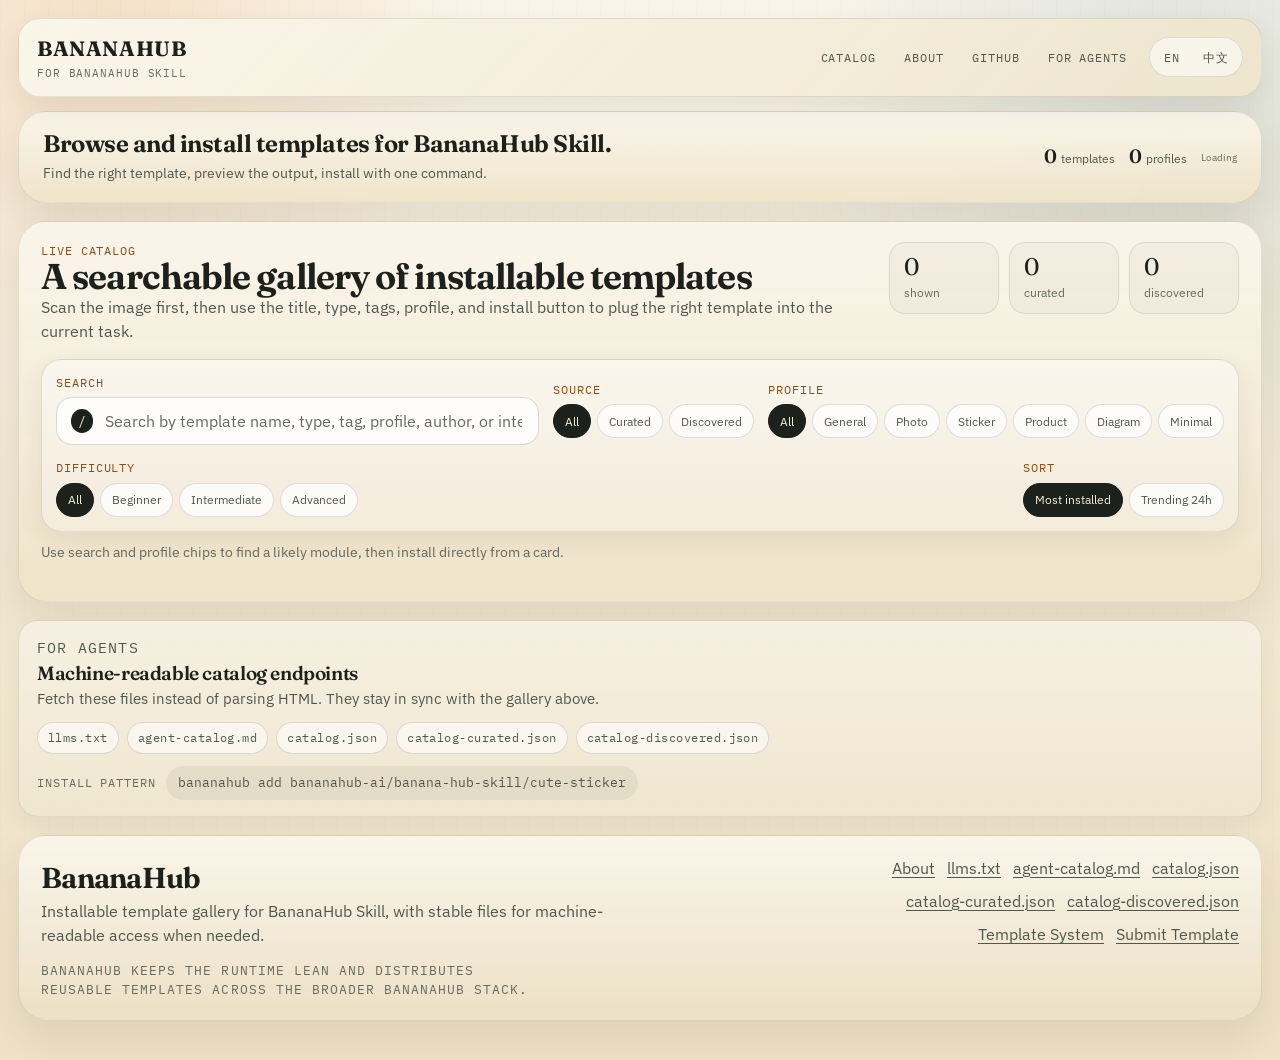
==== commit ddbd65d9: "feat: rebrand site for bananahub-ai" ====
--- a/index.html
+++ b/index.html
@@ -3,25 +3,25 @@
 <head>
   <meta charset="UTF-8">
   <meta name="viewport" content="width=device-width, initial-scale=1.0">
-  <title data-i18n="index.meta.title">BananaHub | Installable Templates for Nano Banana</title>
+  <title data-i18n="index.meta.title">BananaHub | Installable Templates for BananaHub Skill</title>
   <meta
     id="meta-description"
     name="description"
     data-i18n-content="index.meta.description"
-    content="Browse installable prompt and workflow templates for Nano Banana's agent-native image workflow, compare generated looks, and install only the template that fits the current job."
+    content="Browse installable prompt and workflow templates for BananaHub Skill, compare generated looks, and install only the template that fits the current job."
   >
   <meta name="robots" content="index,follow,max-image-preview:large">
   <meta name="theme-color" content="#f2c94c">
   <meta property="og:type" content="website">
-  <meta property="og:url" content="https://nano-banana-hub.github.io/">
-  <meta id="meta-og-title" property="og:title" data-i18n-content="index.meta.ogTitle" content="BananaHub | Installable Templates for Nano Banana">
+  <meta property="og:url" content="https://bananahub-ai.github.io/">
+  <meta id="meta-og-title" property="og:title" data-i18n-content="index.meta.ogTitle" content="BananaHub | Installable Templates for BananaHub Skill">
   <meta
     id="meta-og-description"
     property="og:description"
     data-i18n-content="index.meta.ogDescription"
-    content="A visual gallery of installable prompt and workflow templates for Nano Banana's agent-native image workflow."
+    content="A visual gallery of installable prompt and workflow templates for BananaHub Skill."
   >
-  <link rel="canonical" href="https://nano-banana-hub.github.io/">
+  <link rel="canonical" href="https://bananahub-ai.github.io/">
   <link rel="alternate" type="application/json" title="Machine-readable catalog JSON" href="catalog.json">
   <link rel="alternate" type="text/plain" title="LLM workflow instructions" href="llms.txt">
   <link rel="alternate" type="text/markdown" title="Agent catalog markdown" href="agent-catalog.md">
@@ -39,8 +39,8 @@
       "@context": "https://schema.org",
       "@type": "WebSite",
       "name": "BananaHub",
-      "url": "https://nano-banana-hub.github.io/",
-      "description": "Installable prompt and workflow template hub for Nano Banana's agent-native image workflow."
+      "url": "https://bananahub-ai.github.io/",
+      "description": "Installable prompt and workflow template hub for BananaHub Skill."
     }
   </script>
 </head>
@@ -52,14 +52,14 @@
       <div class="header-inner">
         <a class="header-brand" href="/">
           <span class="brand-badge">BananaHub</span>
-          <span class="brand-note" data-i18n="common.brandNote">for Nano Banana Skill</span>
+          <span class="brand-note" data-i18n="common.brandNote">for BananaHub Skill</span>
         </a>
 
         <div class="header-controls">
           <nav class="header-links" aria-label="Primary" data-i18n-aria-label="common.primaryNav">
             <a href="#catalog-section" data-i18n="common.nav.catalog">Catalog</a>
             <a href="about.html" data-i18n="common.nav.about">About</a>
-            <a href="https://github.com/nano-banana-hub" data-i18n="common.nav.github">GitHub</a>
+            <a href="https://github.com/bananahub-ai" data-i18n="common.nav.github">GitHub</a>
             <a href="#agent-access" data-i18n="common.nav.agentFriendly">For Agents</a>
           </nav>
 
@@ -74,7 +74,7 @@
     <main id="top">
       <section class="hero-banner">
         <div class="hero-banner-copy">
-          <h1 data-i18n="index.hero.title">Browse and install templates for Nano Banana.</h1>
+          <h1 data-i18n="index.hero.title">Browse and install templates for BananaHub Skill.</h1>
           <p class="hero-banner-lead" data-i18n="index.hero.lead">
             Find the right template, preview the output, install with one command.
           </p>
@@ -197,7 +197,7 @@
 
         <p class="agent-install-line">
           <span data-i18n="index.agent.installPattern">Install pattern</span>
-          <code>bananahub add nano-banana-hub/nanobanana/cute-sticker</code>
+          <code>bananahub add bananahub-ai/banana-hub-skill/cute-sticker</code>
         </p>
       </section>
     </main>
@@ -207,7 +207,7 @@
         <div>
           <p class="footer-title">BananaHub</p>
           <p class="footer-copy" data-i18n="index.footer.copy">
-            Installable template gallery for Nano Banana's agent-native image workflow, with stable files for machine-readable
+            Installable template gallery for BananaHub Skill, with stable files for machine-readable
             access when needed.
           </p>
         </div>
@@ -219,12 +219,12 @@
           <a href="catalog.json">catalog.json</a>
           <a href="catalog-curated.json">catalog-curated.json</a>
           <a href="catalog-discovered.json">catalog-discovered.json</a>
-          <a href="https://github.com/nano-banana-hub/nanobanana/blob/main/references/template-system.md" target="_blank" rel="noopener" data-i18n="index.footer.templateSystem">Template System</a>
-          <a href="https://github.com/nano-banana-hub/nanobanana/issues" target="_blank" rel="noopener" data-i18n="index.footer.submitTemplate">Submit Template</a>
-        </div>
-      </div>
-
-      <p class="footer-meta" data-i18n="index.footer.meta">BananaHub keeps the base skill lean and distributes reusable templates across the Nano Banana ecosystem.</p>
+          <a href="https://github.com/bananahub-ai/banana-hub-skill/blob/main/references/template-system.md" target="_blank" rel="noopener" data-i18n="index.footer.templateSystem">Template System</a>
+          <a href="https://github.com/bananahub-ai/bananahub-ai.github.io/issues" target="_blank" rel="noopener" data-i18n="index.footer.submitTemplate">Submit Template</a>
+        </div>
+      </div>
+
+      <p class="footer-meta" data-i18n="index.footer.meta">BananaHub keeps the runtime lean and distributes reusable templates across the broader BananaHub stack.</p>
     </footer>
   </div>
 
--- a/css/style.css
+++ b/css/style.css
@@ -20,6 +20,7 @@
   --radius-md: 14px;
   --radius-sm: 10px;
   --content-max: 1460px;
+  --sticky-header-offset: 96px;
 }
 
 *,
@@ -61,6 +62,18 @@
   color: inherit;
 }
 
+.visually-hidden {
+  position: absolute;
+  width: 1px;
+  height: 1px;
+  padding: 0;
+  margin: -1px;
+  overflow: hidden;
+  clip: rect(0, 0, 0, 0);
+  white-space: nowrap;
+  border: 0;
+}
+
 img {
   display: block;
   max-width: 100%;
@@ -101,15 +114,6 @@
   max-width: calc(var(--content-max) + 48px);
   margin: 0 auto;
   padding: 18px 18px 40px;
-}
-
-.page-shell::before {
-  content: '';
-  position: absolute;
-  inset: 8px;
-  border: 1px solid rgba(28, 33, 28, 0.08);
-  border-radius: 32px;
-  pointer-events: none;
 }
 
 .site-header,
@@ -571,8 +575,13 @@
 }
 
 .catalog-shell {
+  position: relative;
   padding: 20px 22px 22px;
   overflow: visible;
+}
+
+#catalog-section {
+  scroll-margin-top: calc(var(--sticky-header-offset) + 20px);
 }
 
 .catalog-intro {
@@ -623,8 +632,8 @@
 
 .filter-bar {
   position: sticky;
-  top: 80px;
-  z-index: 12;
+  top: var(--sticky-header-offset);
+  z-index: 18;
   flex-wrap: wrap;
   margin-top: 16px;
   padding: 14px;
@@ -831,6 +840,7 @@
 }
 
 .card-official-badge,
+.card-corner-badge,
 .card-type-badge,
 .card-profile-badge,
 .card-source-badge,
@@ -859,13 +869,36 @@
 }
 
 .card-profile-badge {
-  background: rgba(28, 33, 28, 0.72);
+  border-color: rgba(28, 33, 28, 0.18);
+  background: rgba(250, 245, 235, 0.92);
+  color: var(--ink);
+  backdrop-filter: blur(10px);
+}
+
+.card-type-badge {
+  border-color: rgba(17, 20, 17, 0.22);
   color: #f7efdc;
-}
-
-.card-type-badge {
-  background: rgba(47, 110, 114, 0.16);
-  color: var(--teal);
+  backdrop-filter: blur(10px);
+  box-shadow: 0 8px 20px rgba(17, 20, 17, 0.18);
+}
+
+.card-type-badge.prompt {
+  background: rgba(18, 22, 18, 0.88);
+}
+
+.card-type-badge.workflow {
+  background: rgba(143, 76, 22, 0.9);
+}
+
+.card-corner-badge {
+  position: absolute;
+  right: 8px;
+  bottom: 8px;
+  z-index: 1;
+  background: rgba(250, 245, 235, 0.94);
+  color: var(--accent-deep);
+  border-color: rgba(28, 33, 28, 0.1);
+  backdrop-filter: blur(10px);
 }
 
 .card-source-badge {
@@ -1038,7 +1071,7 @@
 
 .card-actions {
   display: flex;
-  flex-wrap: wrap;
+  flex-wrap: nowrap;
   align-items: center;
   gap: 8px;
   padding-top: 10px;
@@ -1062,7 +1095,10 @@
 }
 
 .card-action-stat {
+  flex: 1 1 auto;
+  min-width: 0;
   gap: 7px;
+  justify-content: space-between;
   padding-inline: 12px;
   border: 1px solid rgba(28, 33, 28, 0.12);
   background: rgba(28, 33, 28, 0.05);
@@ -1107,6 +1143,20 @@
   border: 1px solid rgba(28, 33, 28, 0.18);
   background: rgba(255, 255, 255, 0.8);
   color: var(--ink);
+}
+
+.card-action-icon {
+  flex: 0 0 36px;
+  width: 36px;
+  min-width: 36px;
+  min-height: 36px;
+  padding: 0;
+  border-radius: 12px;
+}
+
+.card-action-icon svg {
+  width: 16px;
+  height: 16px;
 }
 
 .card-empty {
@@ -1780,11 +1830,6 @@
     padding: 12px 12px 28px;
   }
 
-  .page-shell::before {
-    inset: 5px;
-    border-radius: 24px;
-  }
-
   .header-inner,
   .hero-banner,
   .hero,
@@ -1850,7 +1895,6 @@
 
   .hero-actions,
   .catalog-helper,
-  .card-actions,
   .modal-actions {
     flex-direction: column;
     align-items: stretch;
@@ -1865,9 +1909,6 @@
   }
 
   .button,
-  .card-action-stat,
-  .copy-btn,
-  .card-source-link,
   .link-button,
   .modal-link,
   .modal-link-button,
@@ -1876,6 +1917,14 @@
     width: 100%;
   }
 
+  .card-actions {
+    align-items: stretch;
+  }
+
+  .card-actions .card-action-stat {
+    width: auto;
+  }
+
   .card-grid {
     grid-template-columns: 1fr 1fr;
   }
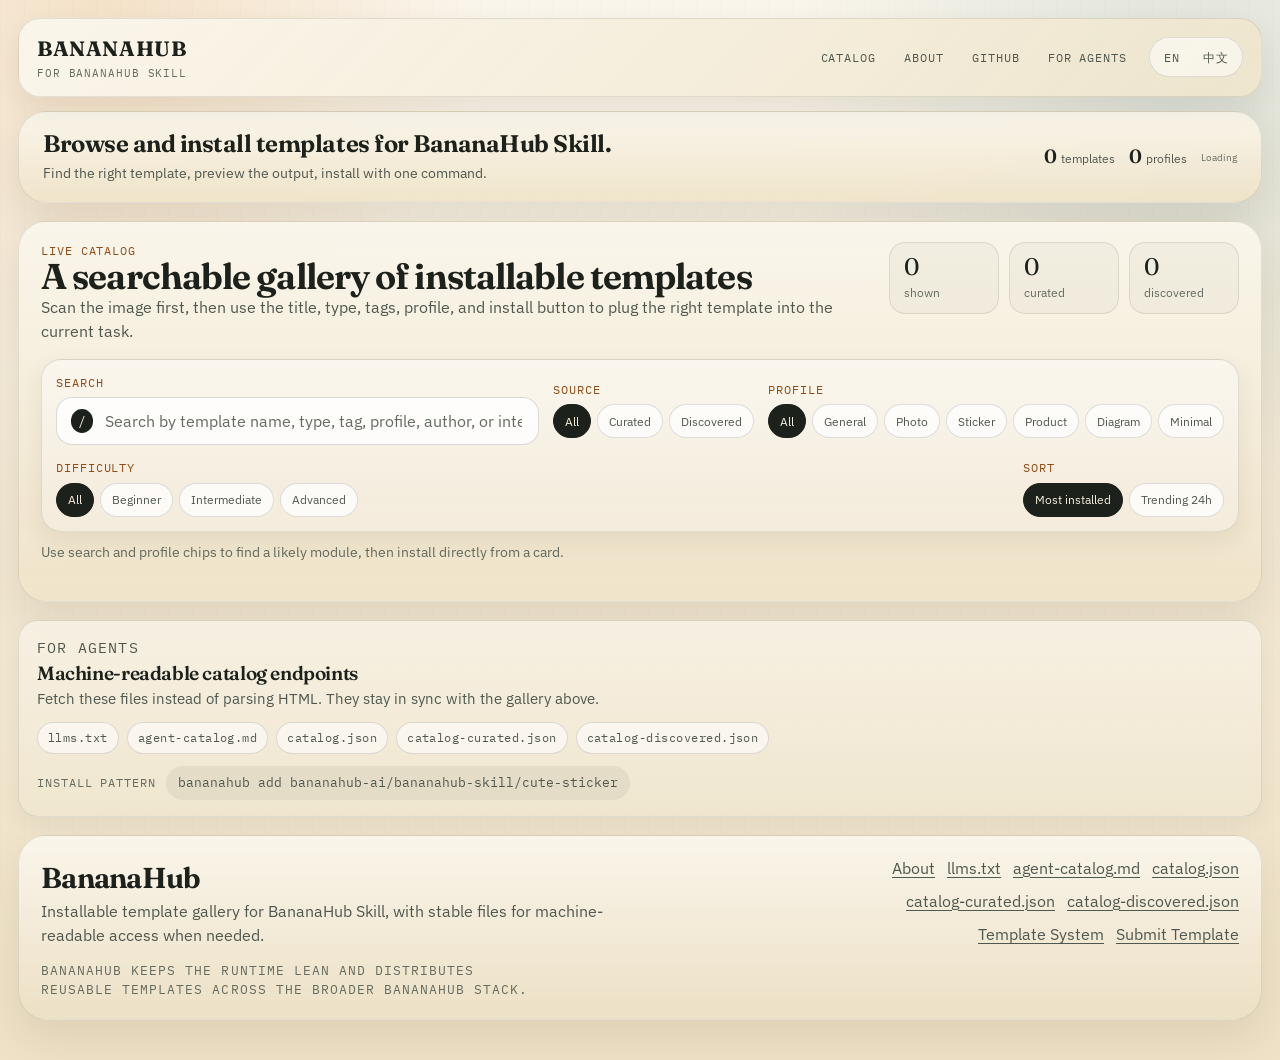
==== commit fb9e53da: "docs: rename curated skill repository slug" ====
--- a/index.html
+++ b/index.html
@@ -197,7 +197,7 @@
 
         <p class="agent-install-line">
           <span data-i18n="index.agent.installPattern">Install pattern</span>
-          <code>bananahub add bananahub-ai/banana-hub-skill/cute-sticker</code>
+          <code>bananahub add bananahub-ai/bananahub-skill/cute-sticker</code>
         </p>
       </section>
     </main>
@@ -219,7 +219,7 @@
           <a href="catalog.json">catalog.json</a>
           <a href="catalog-curated.json">catalog-curated.json</a>
           <a href="catalog-discovered.json">catalog-discovered.json</a>
-          <a href="https://github.com/bananahub-ai/banana-hub-skill/blob/main/references/template-system.md" target="_blank" rel="noopener" data-i18n="index.footer.templateSystem">Template System</a>
+          <a href="https://github.com/bananahub-ai/bananahub-skill/blob/main/references/template-system.md" target="_blank" rel="noopener" data-i18n="index.footer.templateSystem">Template System</a>
           <a href="https://github.com/bananahub-ai/bananahub-ai.github.io/issues" target="_blank" rel="noopener" data-i18n="index.footer.submitTemplate">Submit Template</a>
         </div>
       </div>
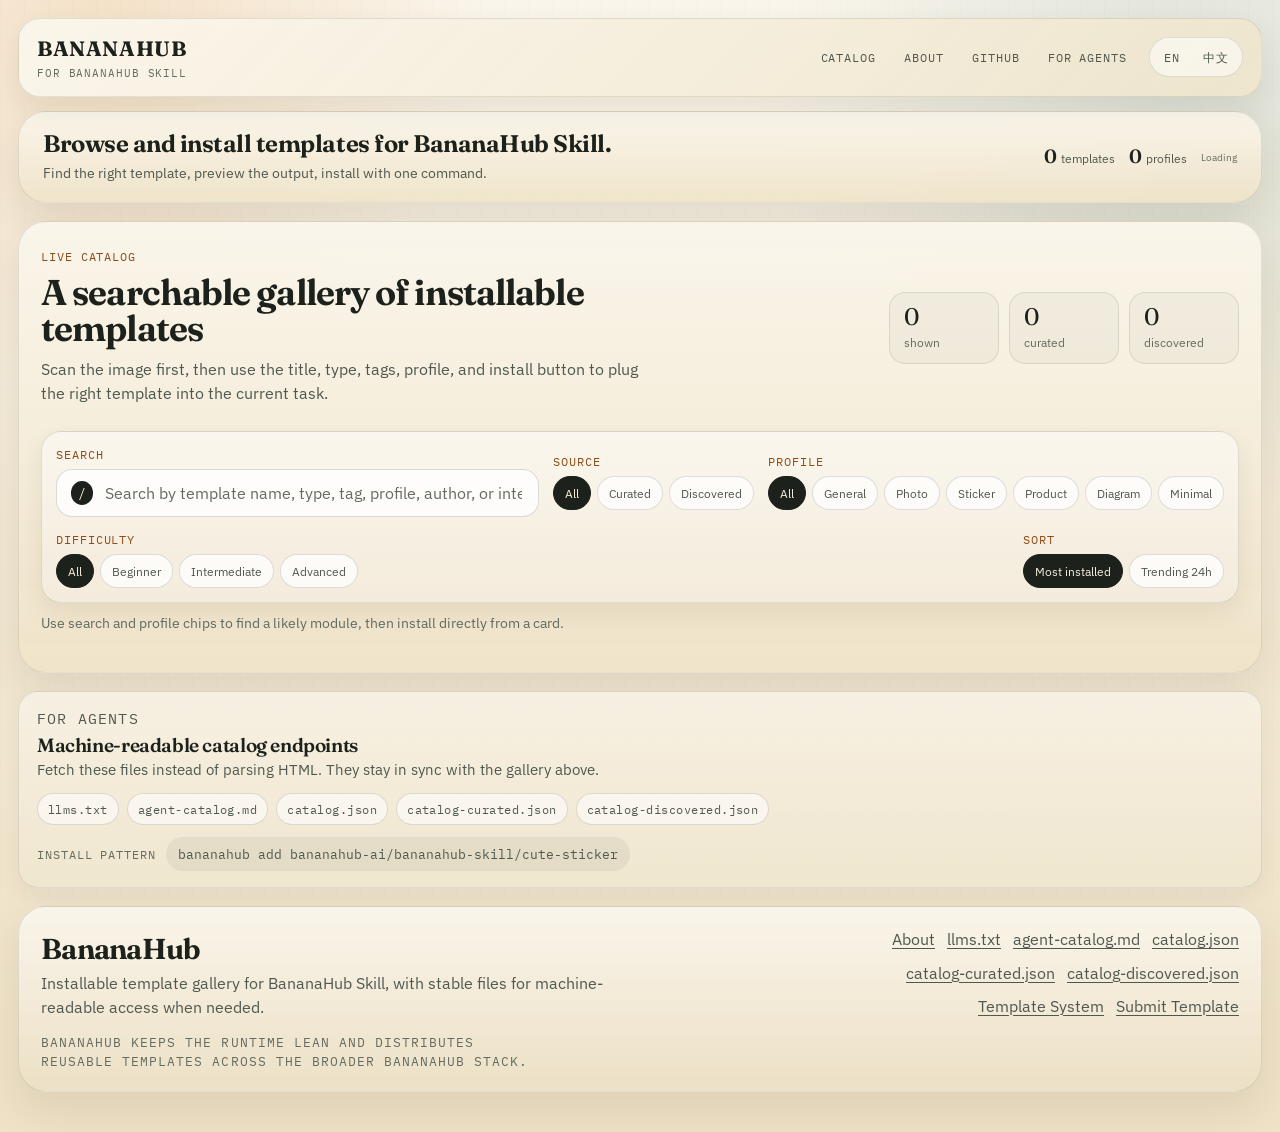
==== commit d7595678: "fix: refine catalog and modal spacing" ====
--- a/index.html
+++ b/index.html
@@ -88,7 +88,7 @@
 
       <section class="catalog-shell" id="catalog-section" aria-labelledby="catalog-title">
         <div class="catalog-intro">
-          <div>
+          <div class="catalog-copy">
             <p class="section-kicker" data-i18n="index.catalog.kicker">Live Catalog</p>
             <h2 id="catalog-title" data-i18n="index.catalog.title">A searchable gallery of installable templates</h2>
             <p id="results-summary">
@@ -243,45 +243,53 @@
 
       <div class="modal-media">
         <button class="modal-image-button" id="modal-image-button" type="button" aria-label="View full image" data-i18n-aria-label="index.modal.viewFullImage">
-          <img class="modal-image" id="modal-image" src="" alt="">
+          <span class="modal-image-frame">
+            <img class="modal-image" id="modal-image" src="" alt="">
+          </span>
           <span class="modal-image-hint" id="modal-image-hint" data-i18n="common.preview.open">Open preview</span>
         </button>
-        <div class="modal-sample-controls" id="modal-sample-controls" hidden>
-          <button class="sample-nav-button" id="modal-prev-sample" type="button" aria-label="Previous sample" data-i18n-aria-label="common.preview.previous">&larr;</button>
-          <span class="sample-count" id="modal-sample-count">1 / 1</span>
-          <button class="sample-nav-button" id="modal-next-sample" type="button" aria-label="Next sample" data-i18n-aria-label="common.preview.next">&rarr;</button>
+        <div class="modal-media-footer">
+          <div class="modal-sample-controls" id="modal-sample-controls" hidden>
+            <button class="sample-nav-button" id="modal-prev-sample" type="button" aria-label="Previous sample" data-i18n-aria-label="common.preview.previous">&larr;</button>
+            <span class="sample-count" id="modal-sample-count">1 / 1</span>
+            <button class="sample-nav-button" id="modal-next-sample" type="button" aria-label="Next sample" data-i18n-aria-label="common.preview.next">&rarr;</button>
+          </div>
         </div>
       </div>
 
       <div class="modal-body">
-        <p class="modal-kicker" data-i18n="index.modal.kicker">Template Brief</p>
-        <h2 id="modal-title"></h2>
-        <p class="modal-subtitle" id="modal-subtitle"></p>
-        <p class="modal-desc" id="modal-desc"></p>
-
-        <div class="card-badges" id="modal-badges"></div>
-        <div class="card-tags" id="modal-tags"></div>
-
-        <div class="modal-meta">
-          <div class="modal-meta-item"><span class="label" data-i18n="index.modal.author">Author</span><span id="modal-author"></span></div>
-          <div class="modal-meta-item"><span class="label" data-i18n="index.modal.version">Version</span><span id="modal-version"></span></div>
-          <div class="modal-meta-item"><span class="label" data-i18n="index.modal.aspect">Aspect</span><span id="modal-aspect"></span></div>
-          <div class="modal-meta-item"><span class="label" data-i18n="index.modal.updated">Updated</span><span id="modal-updated"></span></div>
-          <div class="modal-meta-item"><span class="label" data-i18n="index.modal.installs">Installs</span><span id="modal-installs"></span></div>
-          <div class="modal-meta-item"><span class="label" data-i18n="index.modal.installs24h">24h installs</span><span id="modal-trending"></span></div>
-        </div>
-
-        <div class="modal-actions" id="modal-actions">
-          <button class="modal-link modal-link-button" id="modal-view-image-btn" type="button" data-i18n="common.preview.open">Open Preview</button>
-          <a class="modal-link" id="modal-open-original-link" href="#" target="_blank" rel="noopener" data-i18n="common.preview.source">Preview Source</a>
-          <a class="modal-link" id="modal-template-source-link" href="#" target="_blank" rel="noopener" data-i18n="common.template.source">Template Source</a>
-        </div>
-
-        <div class="modal-install">
-          <p class="modal-install-label" data-i18n="index.modal.installCommand">Install command</p>
-          <div class="modal-install-box">
-            <code id="modal-install-cmd"></code>
-            <button class="copy-btn copy-btn-compact" id="modal-copy-btn" type="button" data-i18n="common.action.copy">Copy</button>
+        <div class="modal-body-copy">
+          <p class="modal-kicker" data-i18n="index.modal.kicker">Template Brief</p>
+          <h2 id="modal-title"></h2>
+          <p class="modal-subtitle" id="modal-subtitle"></p>
+          <p class="modal-desc" id="modal-desc"></p>
+
+          <div class="card-badges" id="modal-badges"></div>
+          <div class="card-tags" id="modal-tags"></div>
+
+          <div class="modal-meta">
+            <div class="modal-meta-item"><span class="label" data-i18n="index.modal.author">Author</span><span id="modal-author"></span></div>
+            <div class="modal-meta-item"><span class="label" data-i18n="index.modal.version">Version</span><span id="modal-version"></span></div>
+            <div class="modal-meta-item"><span class="label" data-i18n="index.modal.aspect">Aspect</span><span id="modal-aspect"></span></div>
+            <div class="modal-meta-item"><span class="label" data-i18n="index.modal.updated">Updated</span><span id="modal-updated"></span></div>
+            <div class="modal-meta-item"><span class="label" data-i18n="index.modal.installs">Installs</span><span id="modal-installs"></span></div>
+            <div class="modal-meta-item"><span class="label" data-i18n="index.modal.installs24h">24h installs</span><span id="modal-trending"></span></div>
+          </div>
+        </div>
+
+        <div class="modal-body-footer">
+          <div class="modal-actions" id="modal-actions">
+            <button class="modal-link modal-link-button" id="modal-view-image-btn" type="button" data-i18n="common.preview.open">Open Preview</button>
+            <a class="modal-link" id="modal-open-original-link" href="#" target="_blank" rel="noopener" data-i18n="common.preview.source">Preview Source</a>
+            <a class="modal-link" id="modal-template-source-link" href="#" target="_blank" rel="noopener" data-i18n="common.template.source">Template Source</a>
+          </div>
+
+          <div class="modal-install">
+            <p class="modal-install-label" data-i18n="index.modal.installCommand">Install command</p>
+            <div class="modal-install-box">
+              <code id="modal-install-cmd"></code>
+              <button class="copy-btn copy-btn-compact" id="modal-copy-btn" type="button" data-i18n="common.action.copy">Copy</button>
+            </div>
           </div>
         </div>
       </div>
--- a/css/style.css
+++ b/css/style.css
@@ -591,6 +591,13 @@
   gap: 18px;
 }
 
+.catalog-copy {
+  display: grid;
+  gap: 10px;
+  max-width: 62ch;
+  padding-block: 6px 10px;
+}
+
 .catalog-intro h2,
 .section-heading h2 {
   font-size: clamp(1.8rem, 2.8vw, 2.8rem);
@@ -598,6 +605,7 @@
 }
 
 .catalog-status {
+  align-self: center;
   display: flex;
   gap: 10px;
 }
@@ -731,6 +739,10 @@
 #catalog-hint {
   margin: 0;
   font-size: 0.88rem;
+}
+
+#results-summary {
+  max-width: 62ch;
 }
 
 .link-button {
@@ -1496,6 +1508,8 @@
   display: grid;
   grid-template-columns: minmax(240px, 0.86fr) minmax(0, 1.14fr);
   width: min(940px, 100%);
+  height: min(88vh, 900px);
+  height: min(88dvh, 900px);
   max-height: min(88vh, 900px);
   max-height: min(88dvh, 900px);
   overflow: hidden;
@@ -1527,6 +1541,8 @@
 .modal-media {
   position: relative;
   display: grid;
+  grid-template-rows: minmax(0, 1fr) auto;
+  overflow: hidden;
   background:
     radial-gradient(circle at top, rgba(255, 255, 255, 0.42), transparent 42%),
     linear-gradient(135deg, rgba(28, 33, 28, 0.12), rgba(255, 255, 255, 0.4));
@@ -1534,10 +1550,13 @@
 
 .modal-image-button {
   position: relative;
-  display: block;
+  display: flex;
+  flex-direction: column;
+  align-items: stretch;
+  justify-content: flex-start;
   width: 100%;
   height: 100%;
-  min-height: 100%;
+  min-height: 0;
   padding: 0;
   border: 0;
   background: transparent;
@@ -1548,17 +1567,27 @@
   cursor: default;
 }
 
+.modal-image-frame {
+  display: flex;
+  flex: 1 1 auto;
+  min-height: 0;
+  align-items: center;
+  justify-content: center;
+}
+
 .modal-image {
+  display: block;
   width: 100%;
   height: 100%;
+  min-height: 0;
   padding: 24px;
   object-fit: contain;
 }
 
 .modal-image-hint {
-  position: absolute;
-  left: 16px;
-  bottom: 16px;
+  position: static;
+  align-self: flex-start;
+  margin: 0 16px 16px;
   padding: 8px 10px;
   border-radius: 999px;
   background: rgba(28, 33, 28, 0.78);
@@ -1567,6 +1596,13 @@
   font-size: 0.68rem;
   letter-spacing: 0.06em;
   text-transform: uppercase;
+  pointer-events: none;
+}
+
+.modal-media-footer {
+  display: flex;
+  justify-content: flex-end;
+  padding: 0 16px 16px;
 }
 
 .modal-sample-controls,
@@ -1577,9 +1613,7 @@
 }
 
 .modal-sample-controls {
-  position: absolute;
-  right: 16px;
-  bottom: 16px;
+  position: static;
   z-index: 1;
 }
 
@@ -1613,13 +1647,29 @@
 }
 
 .modal-body {
-  padding: 28px 26px 24px;
+  display: grid;
+  grid-template-rows: minmax(0, 1fr) auto;
+  padding: 0;
+  overflow: hidden;
+}
+
+.modal-body-copy {
+  min-height: 0;
+  padding: 28px 26px 18px;
   overflow: auto;
 }
 
+.modal-body-footer {
+  padding: 18px 26px 24px;
+  border-top: 1px solid rgba(28, 33, 28, 0.08);
+  background: linear-gradient(180deg, rgba(250, 245, 235, 0.74), rgba(240, 231, 210, 0.96));
+}
+
 .modal h2 {
-  font-size: clamp(1.8rem, 3vw, 2.6rem);
-  line-height: 1;
+  font-size: clamp(1.6rem, 2.6vw, 2.35rem);
+  line-height: 0.96;
+  overflow-wrap: anywhere;
+  text-wrap: balance;
 }
 
 .modal-subtitle,
@@ -1663,7 +1713,7 @@
   display: flex;
   flex-wrap: wrap;
   gap: 8px;
-  margin-top: 18px;
+  margin-top: 0;
 }
 
 .modal-link,
@@ -1683,7 +1733,7 @@
 }
 
 .modal-install {
-  margin-top: 18px;
+  margin-top: 14px;
 }
 
 .modal-install-box {
@@ -1792,6 +1842,10 @@
     align-items: flex-start;
   }
 
+  .catalog-status {
+    align-self: flex-start;
+  }
+
   .footer-links {
     justify-content: flex-start;
   }
@@ -1803,6 +1857,8 @@
   .contribute-grid,
   .modal {
     grid-template-columns: 1fr;
+    grid-template-rows: minmax(220px, 38vh) minmax(0, 1fr);
+    grid-template-rows: minmax(220px, 38dvh) minmax(0, 1fr);
   }
 
   .filter-bar {
@@ -1810,18 +1866,18 @@
   }
 
   .modal {
+    height: min(90vh, 920px);
+    height: min(90dvh, 920px);
     max-height: 90vh;
     max-height: 90dvh;
   }
 
   .modal-media {
-    min-height: clamp(220px, 38vh, 300px);
-    min-height: clamp(220px, 38dvh, 300px);
+    min-height: 0;
   }
 
   .modal-image-button {
-    min-height: clamp(220px, 36vh, 280px);
-    min-height: clamp(220px, 36dvh, 280px);
+    min-height: 0;
   }
 }
 
@@ -1934,17 +1990,25 @@
     padding: 10px;
   }
 
-  .modal-body {
-    padding: 20px 16px 16px;
+  .modal-body-copy {
+    padding: 20px 16px 14px;
+  }
+
+  .modal-body-footer {
+    padding: 16px;
   }
 
   .modal-image {
     padding: 18px;
   }
 
+  .modal-media-footer {
+    justify-content: stretch;
+    padding: 0 16px 16px;
+  }
+
   .modal-sample-controls {
-    left: 16px;
-    right: 16px;
+    width: 100%;
     justify-content: space-between;
   }
 
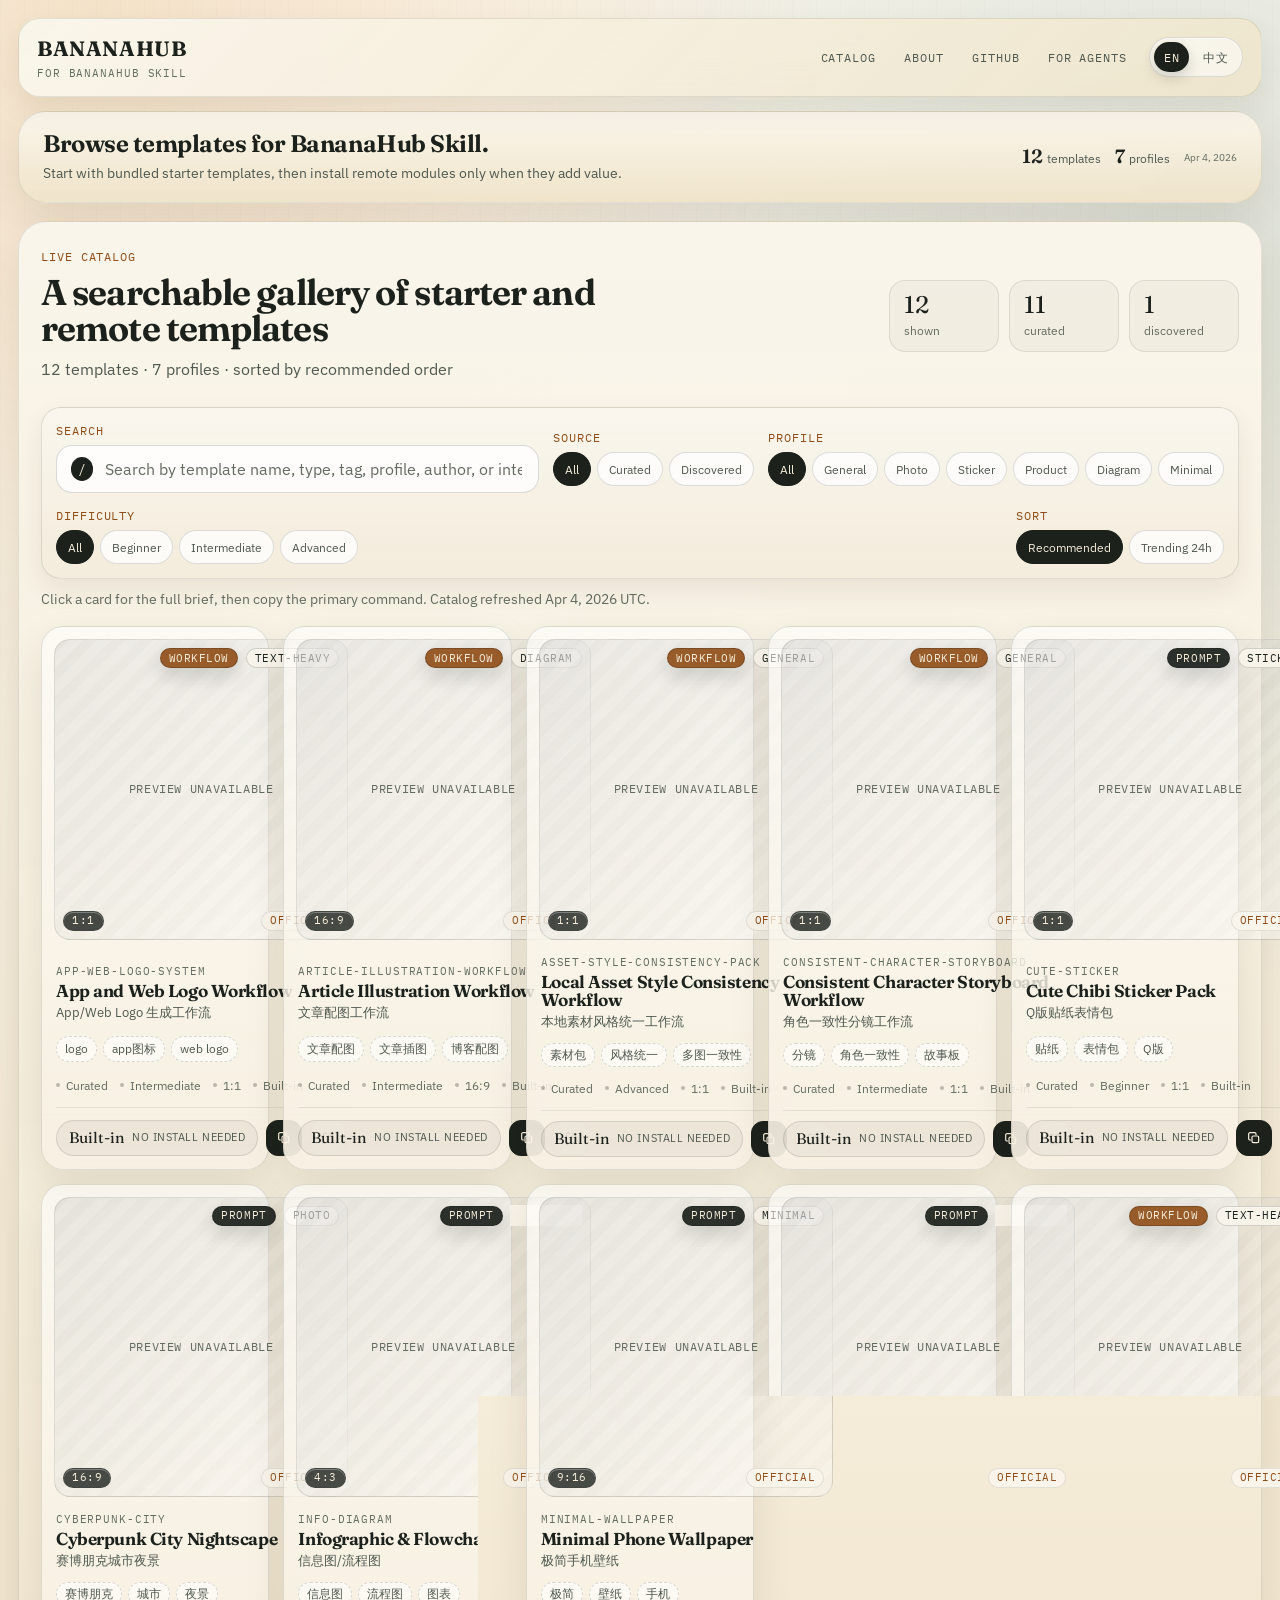
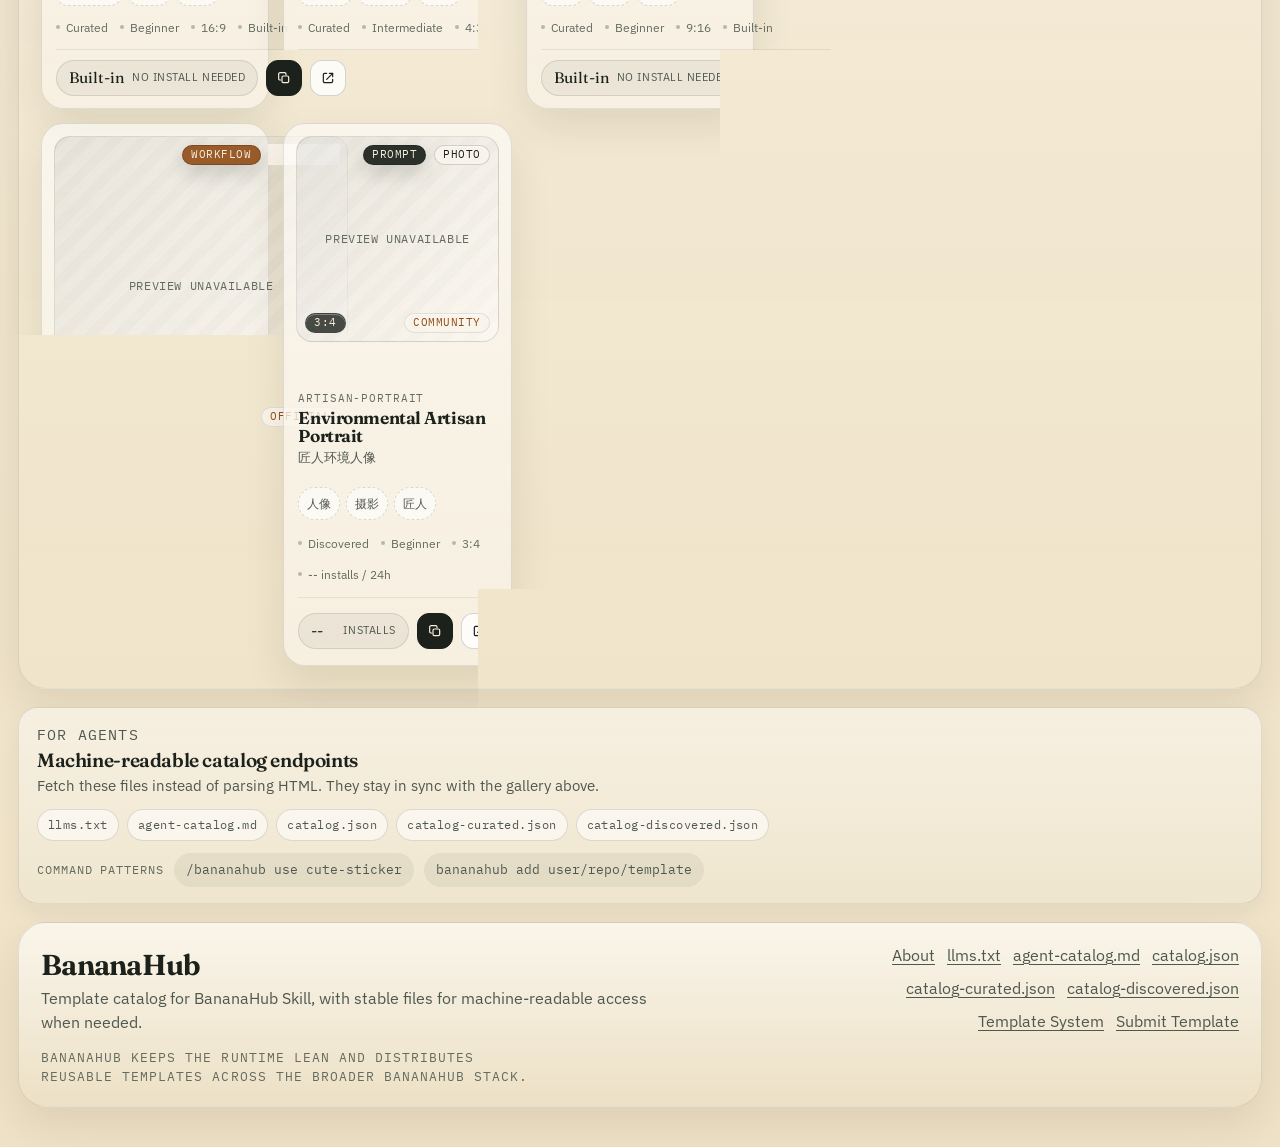
==== commit a9936d63: "feat: surface bundled template usage metrics" ====
--- a/index.html
+++ b/index.html
@@ -3,23 +3,23 @@
 <head>
   <meta charset="UTF-8">
   <meta name="viewport" content="width=device-width, initial-scale=1.0">
-  <title data-i18n="index.meta.title">BananaHub | Installable Templates for BananaHub Skill</title>
+  <title data-i18n="index.meta.title">BananaHub | Template Catalog for BananaHub Skill</title>
   <meta
     id="meta-description"
     name="description"
     data-i18n-content="index.meta.description"
-    content="Browse installable prompt and workflow templates for BananaHub Skill, compare generated looks, and install only the template that fits the current job."
+    content="Browse built-in starter templates and installable remote templates for BananaHub Skill, compare generated looks, and use the right module for the current job."
   >
   <meta name="robots" content="index,follow,max-image-preview:large">
   <meta name="theme-color" content="#f2c94c">
   <meta property="og:type" content="website">
   <meta property="og:url" content="https://bananahub-ai.github.io/">
-  <meta id="meta-og-title" property="og:title" data-i18n-content="index.meta.ogTitle" content="BananaHub | Installable Templates for BananaHub Skill">
+  <meta id="meta-og-title" property="og:title" data-i18n-content="index.meta.ogTitle" content="BananaHub | Template Catalog for BananaHub Skill">
   <meta
     id="meta-og-description"
     property="og:description"
     data-i18n-content="index.meta.ogDescription"
-    content="A visual gallery of installable prompt and workflow templates for BananaHub Skill."
+    content="A visual gallery of built-in starter templates and installable remote templates for BananaHub Skill."
   >
   <link rel="canonical" href="https://bananahub-ai.github.io/">
   <link rel="alternate" type="application/json" title="Machine-readable catalog JSON" href="catalog.json">
@@ -74,9 +74,9 @@
     <main id="top">
       <section class="hero-banner">
         <div class="hero-banner-copy">
-          <h1 data-i18n="index.hero.title">Browse and install templates for BananaHub Skill.</h1>
+          <h1 data-i18n="index.hero.title">Browse templates for BananaHub Skill.</h1>
           <p class="hero-banner-lead" data-i18n="index.hero.lead">
-            Find the right template, preview the output, install with one command.
+            Start with bundled starter templates, then install remote modules only when they add value.
           </p>
         </div>
         <div class="hero-banner-stats">
@@ -90,7 +90,7 @@
         <div class="catalog-intro">
           <div class="catalog-copy">
             <p class="section-kicker" data-i18n="index.catalog.kicker">Live Catalog</p>
-            <h2 id="catalog-title" data-i18n="index.catalog.title">A searchable gallery of installable templates</h2>
+            <h2 id="catalog-title" data-i18n="index.catalog.title">A searchable gallery of starter and remote templates</h2>
             <p id="results-summary">
               Scan the image first, then use the title, type, tags, profile, and install button to plug the right template into the current task.
             </p>
@@ -162,7 +162,7 @@
           <div class="filter-group">
             <p class="filter-label" data-i18n="index.filters.sort">Sort</p>
             <div class="sort-tabs" role="tablist" aria-label="Sort templates" data-i18n-aria-label="index.filters.sortAria">
-              <button class="sort-tab active" data-sort="all-time" type="button" data-i18n="index.filters.mostInstalled">Most installed</button>
+              <button class="sort-tab active" data-sort="recommended" type="button" data-i18n="index.filters.mostInstalled">Recommended</button>
               <button class="sort-tab" data-sort="trending" type="button" data-i18n="index.filters.trending24h">Trending 24h</button>
             </div>
           </div>
@@ -196,8 +196,9 @@
         </div>
 
         <p class="agent-install-line">
-          <span data-i18n="index.agent.installPattern">Install pattern</span>
-          <code>bananahub add bananahub-ai/bananahub-skill/cute-sticker</code>
+          <span data-i18n="index.agent.installPattern">Command patterns</span>
+          <code>/bananahub use cute-sticker</code>
+          <code>bananahub add user/repo/template</code>
         </p>
       </section>
     </main>
@@ -272,8 +273,10 @@
             <div class="modal-meta-item"><span class="label" data-i18n="index.modal.version">Version</span><span id="modal-version"></span></div>
             <div class="modal-meta-item"><span class="label" data-i18n="index.modal.aspect">Aspect</span><span id="modal-aspect"></span></div>
             <div class="modal-meta-item"><span class="label" data-i18n="index.modal.updated">Updated</span><span id="modal-updated"></span></div>
-            <div class="modal-meta-item"><span class="label" data-i18n="index.modal.installs">Installs</span><span id="modal-installs"></span></div>
-            <div class="modal-meta-item"><span class="label" data-i18n="index.modal.installs24h">24h installs</span><span id="modal-trending"></span></div>
+            <div class="modal-meta-item" id="modal-distribution-item"><span class="label" data-i18n="index.modal.distribution">Distribution</span><span id="modal-distribution"></span></div>
+            <div class="modal-meta-item" id="modal-usage-item"><span class="label" data-i18n="index.modal.successfulRuns">Successful runs</span><span id="modal-usage"></span></div>
+            <div class="modal-meta-item" id="modal-installs-item"><span class="label" data-i18n="index.modal.installs">Installs</span><span id="modal-installs"></span></div>
+            <div class="modal-meta-item" id="modal-trending-item"><span class="label" data-i18n="index.modal.installs24h">24h installs</span><span id="modal-trending"></span></div>
           </div>
         </div>
 
@@ -285,7 +288,7 @@
           </div>
 
           <div class="modal-install">
-            <p class="modal-install-label" data-i18n="index.modal.installCommand">Install command</p>
+            <p class="modal-install-label" data-i18n="index.modal.installCommand">Primary command</p>
             <div class="modal-install-box">
               <code id="modal-install-cmd"></code>
               <button class="copy-btn copy-btn-compact" id="modal-copy-btn" type="button" data-i18n="common.action.copy">Copy</button>
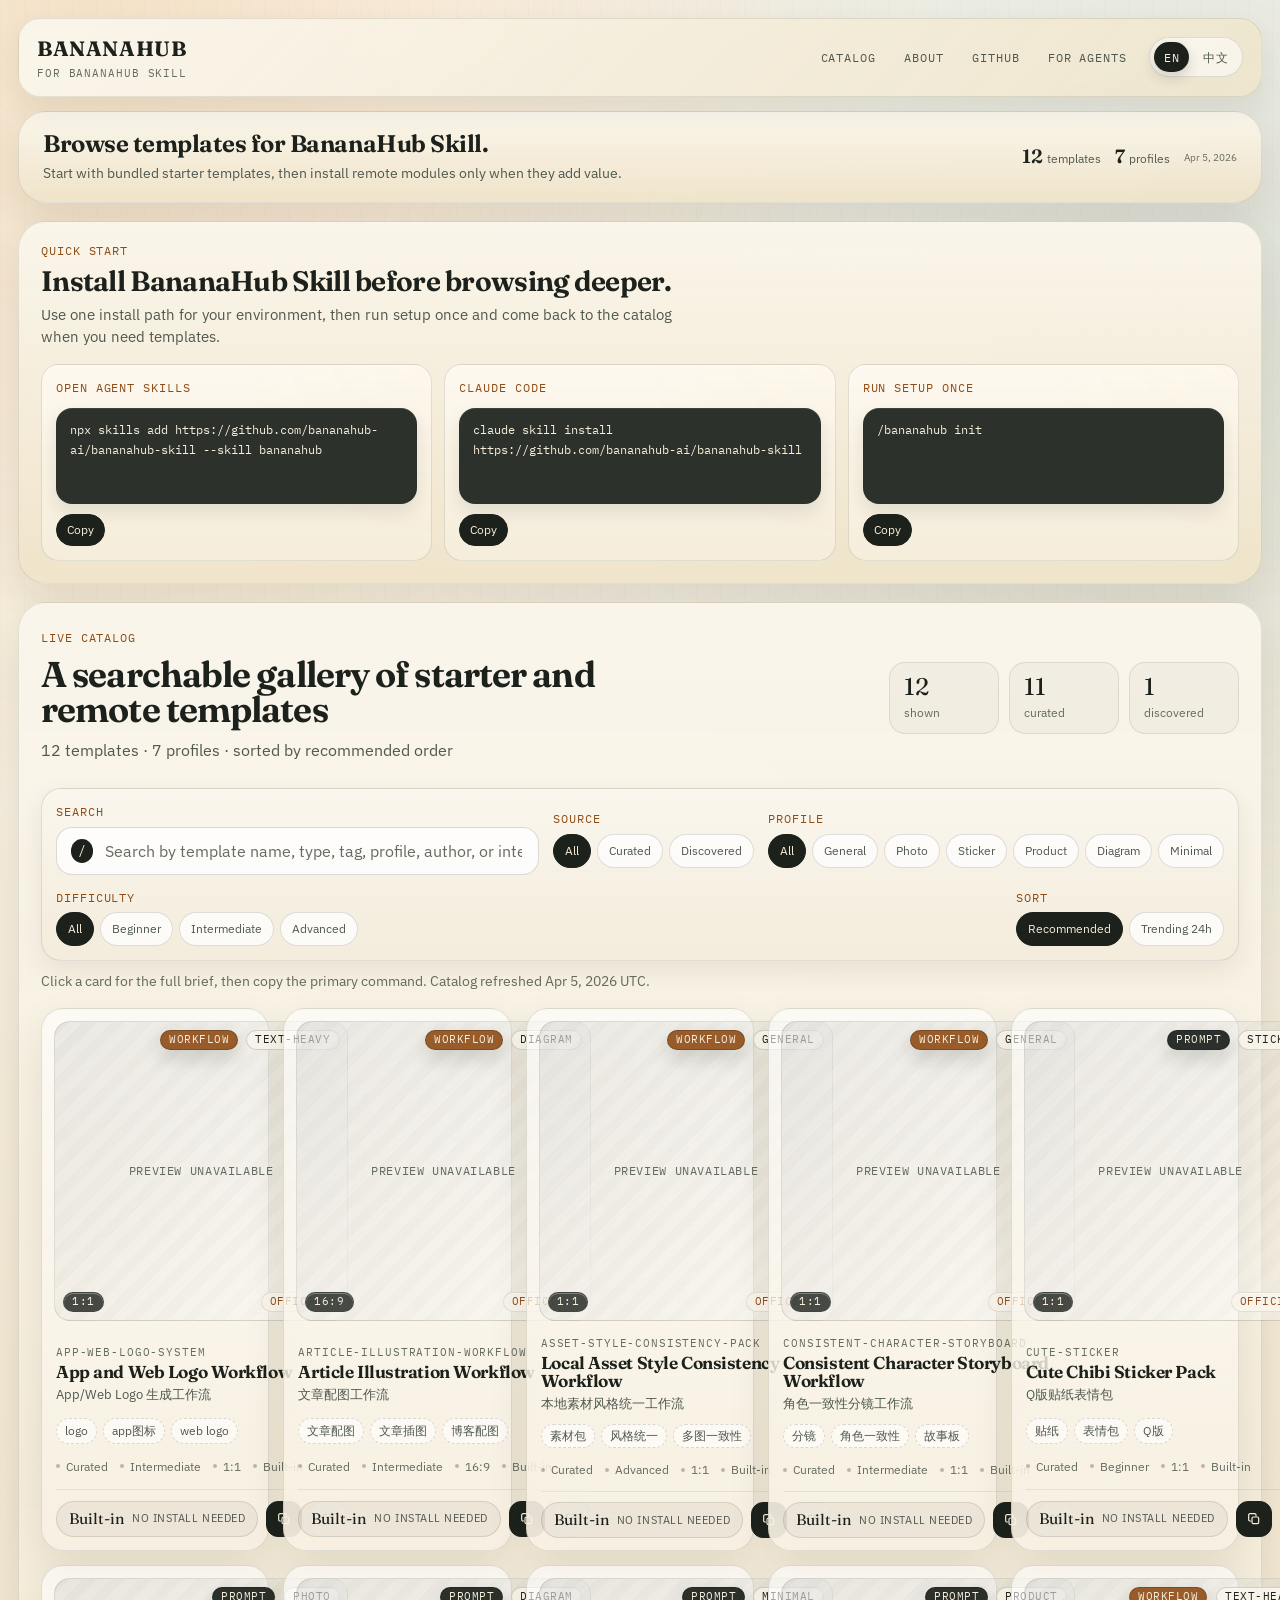
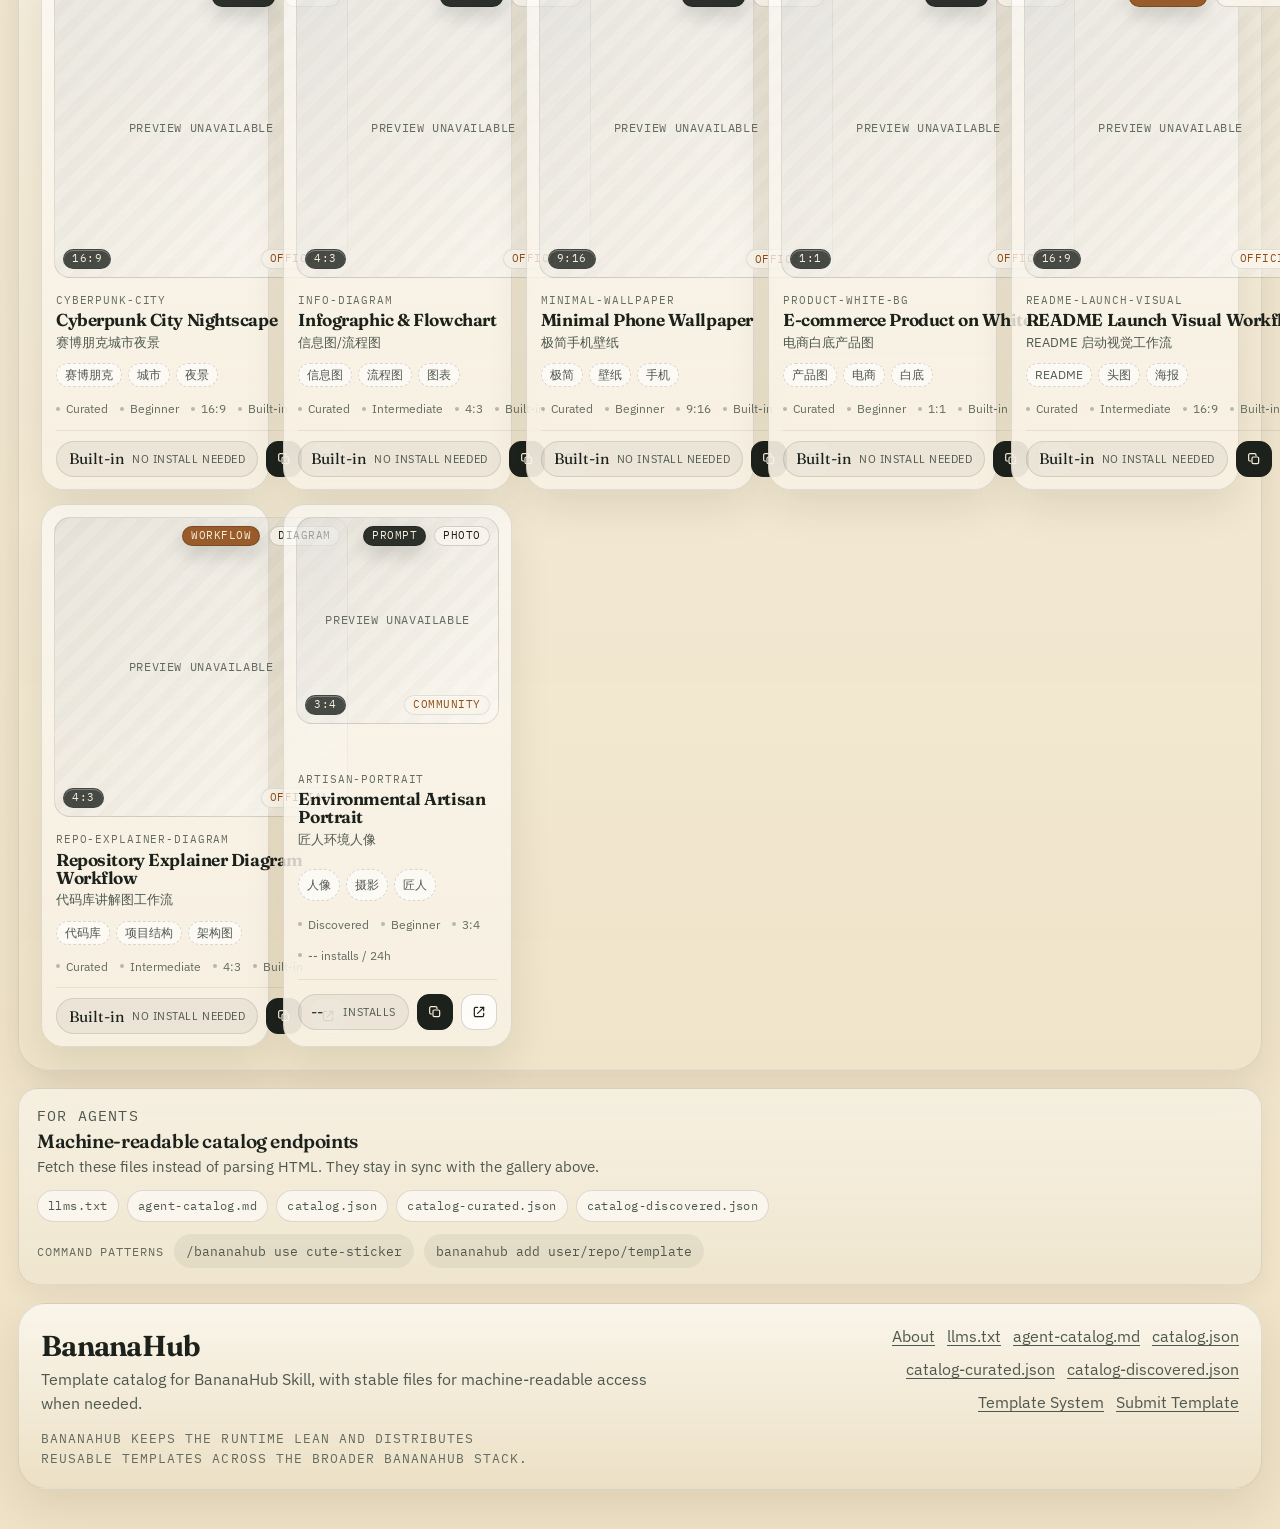
==== commit 37bdb8a9: "feat: add homepage quick start install commands" ====
--- a/index.html
+++ b/index.html
@@ -13,7 +13,7 @@
   <meta name="robots" content="index,follow,max-image-preview:large">
   <meta name="theme-color" content="#f2c94c">
   <meta property="og:type" content="website">
-  <meta property="og:url" content="https://bananahub-ai.github.io/">
+  <meta property="og:url" content="https://bananahub.ai/">
   <meta id="meta-og-title" property="og:title" data-i18n-content="index.meta.ogTitle" content="BananaHub | Template Catalog for BananaHub Skill">
   <meta
     id="meta-og-description"
@@ -21,7 +21,7 @@
     data-i18n-content="index.meta.ogDescription"
     content="A visual gallery of built-in starter templates and installable remote templates for BananaHub Skill."
   >
-  <link rel="canonical" href="https://bananahub-ai.github.io/">
+  <link rel="canonical" href="https://bananahub.ai/">
   <link rel="alternate" type="application/json" title="Machine-readable catalog JSON" href="catalog.json">
   <link rel="alternate" type="text/plain" title="LLM workflow instructions" href="llms.txt">
   <link rel="alternate" type="text/markdown" title="Agent catalog markdown" href="agent-catalog.md">
@@ -39,7 +39,7 @@
       "@context": "https://schema.org",
       "@type": "WebSite",
       "name": "BananaHub",
-      "url": "https://bananahub-ai.github.io/",
+      "url": "https://bananahub.ai/",
       "description": "Installable prompt and workflow template hub for BananaHub Skill."
     }
   </script>
@@ -83,6 +83,63 @@
           <span class="hero-stat"><strong id="template-count">0</strong> <small data-i18n="index.hero.metrics.indexedTemplates">templates</small></span>
           <span class="hero-stat"><strong id="profile-count">0</strong> <small data-i18n="index.hero.metrics.profilesCovered">profiles</small></span>
           <span class="hero-stat-date"><small id="catalog-generated">Loading</small></span>
+        </div>
+      </section>
+
+      <section class="quickstart-strip" id="quickstart" aria-labelledby="quickstart-title">
+        <div class="quickstart-copy">
+          <p class="section-kicker" data-i18n="index.quickstart.kicker">Quick Start</p>
+          <h2 id="quickstart-title" data-i18n="index.quickstart.title">Install BananaHub Skill before browsing deeper.</h2>
+          <p class="quickstart-lead" data-i18n="index.quickstart.lead">
+            Use one install path for your environment, then run setup once and come back to the catalog when you need templates.
+          </p>
+        </div>
+
+        <div class="quickstart-grid">
+          <article class="quickstart-card">
+            <p class="quickstart-label" data-i18n="index.quickstart.paths.openAgentSkills">Open Agent Skills</p>
+            <div class="quickstart-command">
+              <code>npx skills add https://github.com/bananahub-ai/bananahub-skill --skill bananahub</code>
+              <button
+                class="copy-btn copy-btn-compact"
+                type="button"
+                data-i18n="common.action.copy"
+                data-i18n-aria-label="common.action.copy"
+                data-copy-label-key="common.action.copy"
+                data-cmd="npx skills add https://github.com/bananahub-ai/bananahub-skill --skill bananahub"
+              >Copy</button>
+            </div>
+          </article>
+
+          <article class="quickstart-card">
+            <p class="quickstart-label" data-i18n="index.quickstart.paths.claudeCode">Claude Code</p>
+            <div class="quickstart-command">
+              <code>claude skill install https://github.com/bananahub-ai/bananahub-skill</code>
+              <button
+                class="copy-btn copy-btn-compact"
+                type="button"
+                data-i18n="common.action.copy"
+                data-i18n-aria-label="common.action.copy"
+                data-copy-label-key="common.action.copy"
+                data-cmd="claude skill install https://github.com/bananahub-ai/bananahub-skill"
+              >Copy</button>
+            </div>
+          </article>
+
+          <article class="quickstart-card">
+            <p class="quickstart-label" data-i18n="index.quickstart.paths.firstRun">Run setup once</p>
+            <div class="quickstart-command">
+              <code>/bananahub init</code>
+              <button
+                class="copy-btn copy-btn-compact"
+                type="button"
+                data-i18n="common.action.copy"
+                data-i18n-aria-label="common.action.copy"
+                data-copy-label-key="common.action.copy"
+                data-cmd="/bananahub init"
+              >Copy</button>
+            </div>
+          </article>
         </div>
       </section>
 
@@ -270,6 +327,7 @@
 
           <div class="modal-meta">
             <div class="modal-meta-item"><span class="label" data-i18n="index.modal.author">Author</span><span id="modal-author"></span></div>
+            <div class="modal-meta-item"><span class="label" data-i18n="index.modal.license">License</span><span id="modal-license"></span></div>
             <div class="modal-meta-item"><span class="label" data-i18n="index.modal.version">Version</span><span id="modal-version"></span></div>
             <div class="modal-meta-item"><span class="label" data-i18n="index.modal.aspect">Aspect</span><span id="modal-aspect"></span></div>
             <div class="modal-meta-item"><span class="label" data-i18n="index.modal.updated">Updated</span><span id="modal-updated"></span></div>
--- a/css/style.css
+++ b/css/style.css
@@ -118,6 +118,7 @@
 
 .site-header,
 .hero-banner,
+.quickstart-strip,
 .hero,
 .catalog-shell,
 .agent-strip,
@@ -271,6 +272,7 @@
 }
 
 .hero-banner,
+.quickstart-strip,
 .hero,
 .catalog-shell,
 .agent-drawer,
@@ -286,6 +288,7 @@
 
 .hero-banner,
 .hero,
+.quickstart-strip,
 .catalog-shell,
 .site-footer {
   background:
@@ -354,6 +357,87 @@
   color: var(--ink-faint);
   font-size: 0.75rem;
   white-space: nowrap;
+}
+
+.quickstart-strip {
+  display: grid;
+  gap: 16px;
+  padding: 20px 22px 22px;
+  overflow: clip;
+}
+
+.quickstart-copy {
+  display: grid;
+  gap: 8px;
+  max-width: 64ch;
+}
+
+.quickstart-copy h2 {
+  margin: 0;
+  font-family: 'Fraunces', serif;
+  font-size: clamp(1.45rem, 2.2vw, 2.1rem);
+  font-weight: 650;
+  line-height: 1.02;
+  letter-spacing: -0.025em;
+}
+
+.quickstart-lead {
+  margin: 0;
+  color: var(--ink-soft);
+  font-size: 0.92rem;
+}
+
+.quickstart-grid {
+  display: grid;
+  grid-template-columns: repeat(auto-fit, minmax(220px, 1fr));
+  gap: 12px;
+}
+
+.quickstart-card {
+  display: grid;
+  gap: 12px;
+  padding: 14px;
+  border: 1px solid rgba(28, 33, 28, 0.12);
+  border-radius: 18px;
+  background:
+    linear-gradient(180deg, rgba(255, 251, 243, 0.84), rgba(246, 238, 220, 0.92)),
+    radial-gradient(circle at top right, rgba(217, 134, 42, 0.12), transparent 46%);
+  box-shadow: inset 0 1px 0 rgba(255, 255, 255, 0.5);
+}
+
+.quickstart-label {
+  margin: 0;
+  color: var(--accent-deep);
+  font-family: 'IBM Plex Mono', monospace;
+  font-size: 0.72rem;
+  letter-spacing: 0.08em;
+  text-transform: uppercase;
+}
+
+.quickstart-command {
+  display: grid;
+  gap: 10px;
+}
+
+.quickstart-command code {
+  display: block;
+  min-height: 96px;
+  padding: 12px 14px;
+  border-radius: 16px;
+  background: rgba(28, 33, 28, 0.92);
+  color: #f7efdc;
+  font-size: 0.78rem;
+  line-height: 1.6;
+  white-space: normal;
+  word-break: break-word;
+  user-select: all;
+  box-shadow:
+    inset 0 1px 0 rgba(255, 255, 255, 0.08),
+    0 8px 18px rgba(28, 33, 28, 0.1);
+}
+
+.quickstart-command .copy-btn {
+  justify-self: flex-start;
 }
 
 /* — old hero (about page) — */
@@ -1888,6 +1972,7 @@
 
   .header-inner,
   .hero-banner,
+  .quickstart-strip,
   .hero,
   .catalog-shell,
   .agent-summary,
@@ -1904,6 +1989,10 @@
     align-items: flex-start;
   }
 
+  .quickstart-command code {
+    min-height: 0;
+  }
+
   .hero h1 {
     max-width: none;
   }
@@ -2035,6 +2124,10 @@
   .copy-btn-compact {
     width: auto;
   }
+
+  .quickstart-command .copy-btn {
+    width: 100%;
+  }
 }
 
 @media (max-width: 420px) {
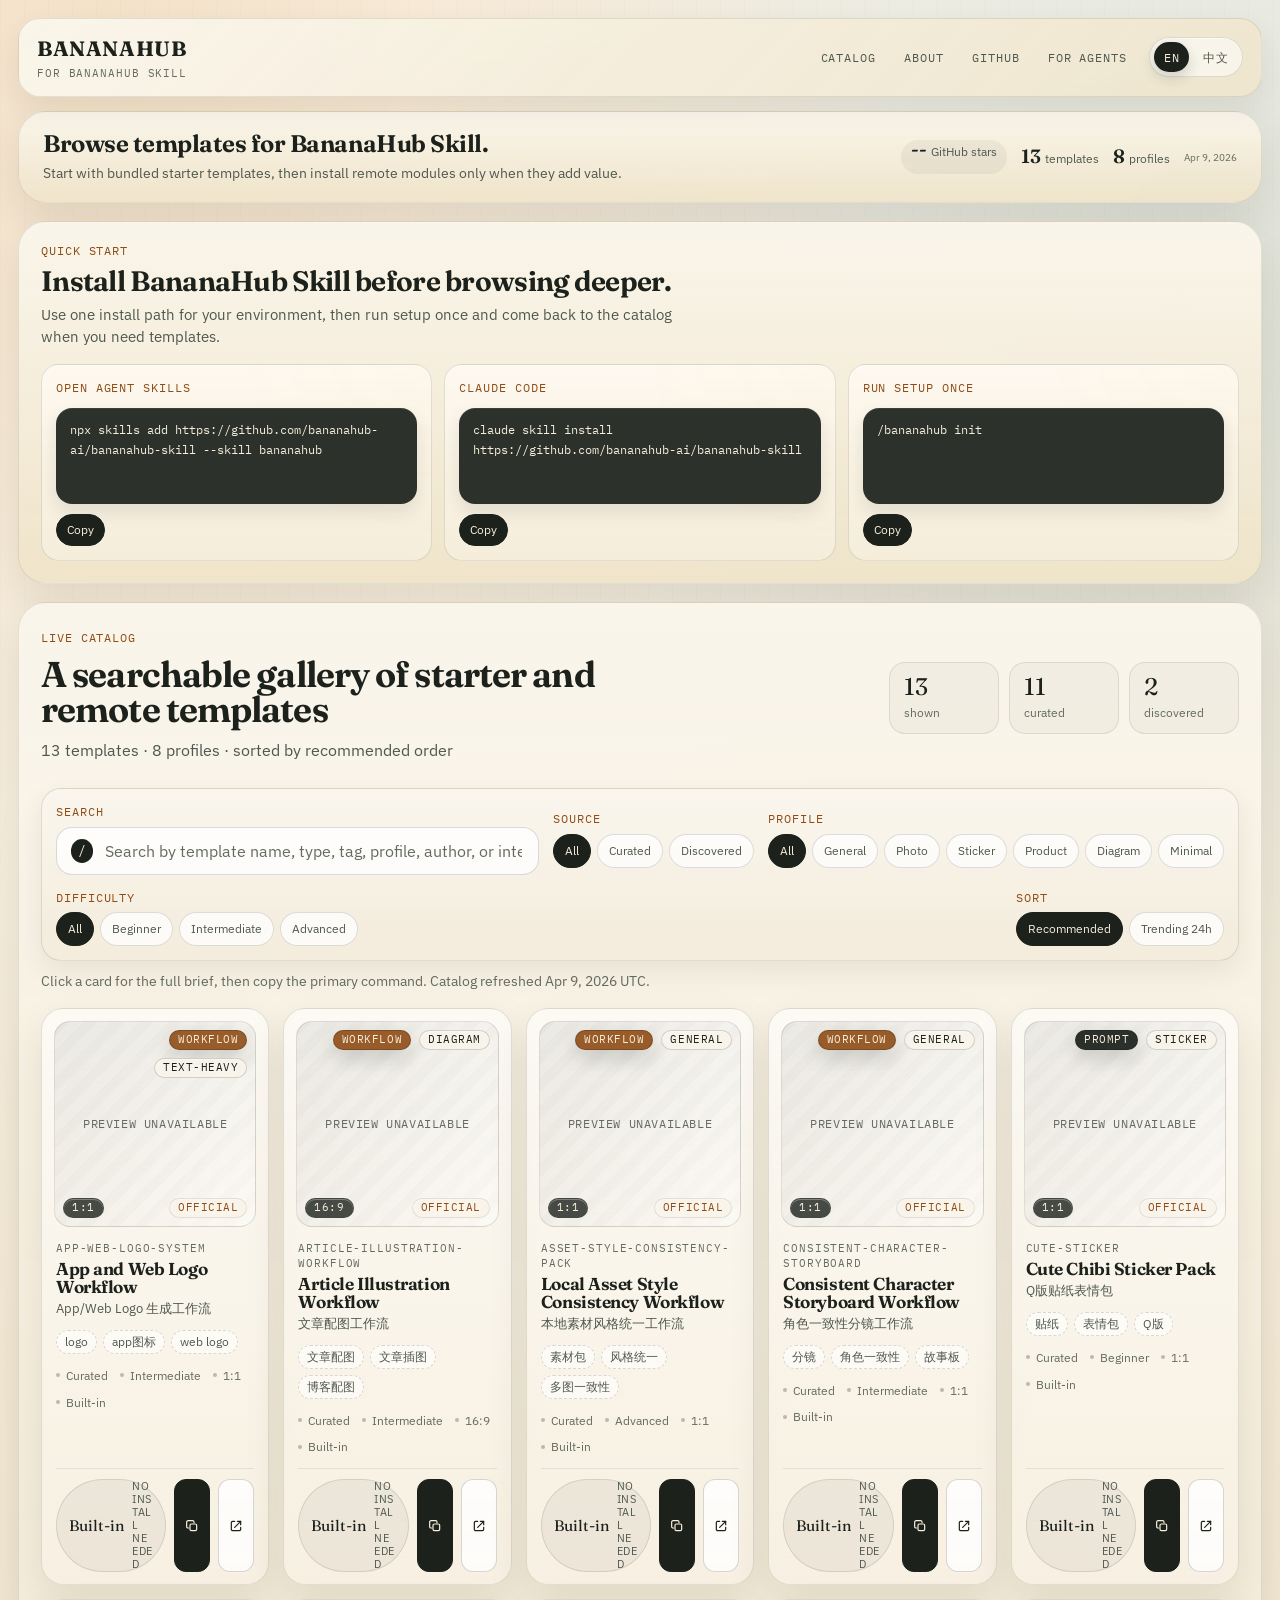
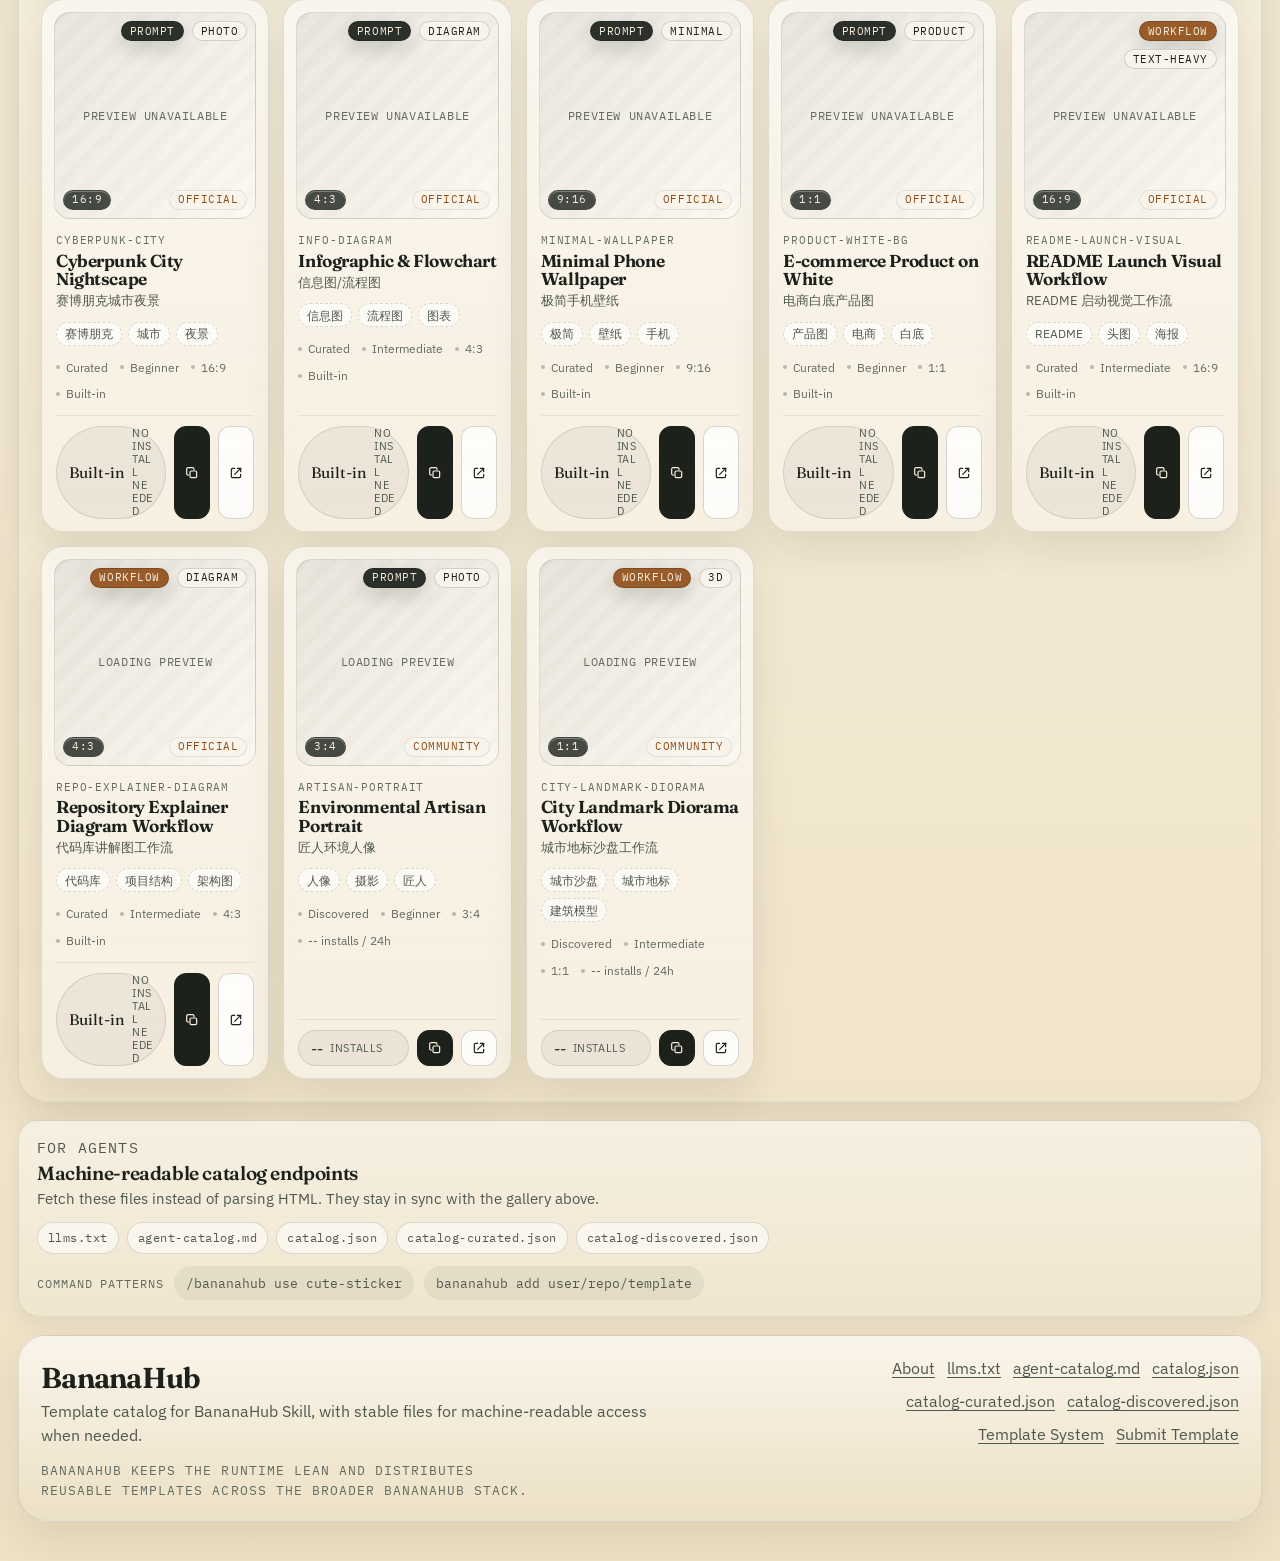
==== commit 307c2d3a: "fix: simplify GitHub stars hero stat Signed-off-by: zkywalker <user@example.com>" ====
--- a/index.html
+++ b/index.html
@@ -80,6 +80,16 @@
           </p>
         </div>
         <div class="hero-banner-stats">
+          <a
+            class="hero-stat hero-stat-link"
+            href="https://github.com/bananahub-ai/bananahub-skill"
+            target="_blank"
+            rel="noopener"
+            data-i18n-aria-label="index.hero.githubBadge.ariaLabel"
+          >
+            <strong id="github-stars-count">--</strong>
+            <small data-i18n="index.hero.githubBadge.label">GitHub stars</small>
+          </a>
           <span class="hero-stat"><strong id="template-count">0</strong> <small data-i18n="index.hero.metrics.indexedTemplates">templates</small></span>
           <span class="hero-stat"><strong id="profile-count">0</strong> <small data-i18n="index.hero.metrics.profilesCovered">profiles</small></span>
           <span class="hero-stat-date"><small id="catalog-generated">Loading</small></span>
--- a/css/style.css
+++ b/css/style.css
@@ -309,6 +309,7 @@
   display: flex;
   flex-direction: column;
   gap: 4px;
+  flex: 1 1 320px;
   min-width: 0;
 }
 
@@ -329,9 +330,12 @@
 
 .hero-banner-stats {
   display: flex;
+  flex-wrap: wrap;
+  flex: 0 1 440px;
   gap: 14px;
   align-items: center;
-  flex-shrink: 0;
+  justify-content: flex-end;
+  max-width: 100%;
 }
 
 .hero-stat {
@@ -357,6 +361,25 @@
   color: var(--ink-faint);
   font-size: 0.75rem;
   white-space: nowrap;
+}
+
+.hero-stat-link {
+  display: inline-flex;
+  min-height: 34px;
+  padding: 0 10px;
+  border-radius: 999px;
+  background: rgba(28, 33, 28, 0.05);
+  text-decoration: none;
+  transition:
+    transform 0.2s ease,
+    background-color 0.2s ease,
+    color 0.2s ease;
+}
+
+.hero-stat-link:hover,
+.hero-stat-link:focus-visible {
+  transform: translateY(-1px);
+  background: rgba(28, 33, 28, 0.08);
 }
 
 .quickstart-strip {
@@ -835,14 +858,17 @@
 
 .card-grid {
   display: grid;
-  grid-template-columns: repeat(auto-fill, minmax(210px, 1fr));
+  grid-template-columns: repeat(auto-fit, minmax(min(100%, 210px), 1fr));
   gap: 14px;
   margin-top: 16px;
 }
 
 .template-card {
-  display: grid;
+  display: flex;
+  flex-direction: column;
   gap: 12px;
+  min-width: 0;
+  width: 100%;
   min-height: 100%;
   padding: 12px;
   border: 1px solid rgba(28, 33, 28, 0.12);
@@ -861,6 +887,8 @@
 
 .card-image-wrap {
   position: relative;
+  width: 100%;
+  min-width: 0;
   aspect-ratio: 1 / 1.02;
   overflow: hidden;
   border-radius: 16px;
@@ -1017,8 +1045,11 @@
 }
 
 .card-body {
-  display: grid;
+  display: flex;
+  flex: 1 1 auto;
+  flex-direction: column;
   gap: 12px;
+  min-width: 0;
   padding: 2px 2px 0;
 }
 
@@ -1027,28 +1058,36 @@
   gap: 10px;
   justify-content: space-between;
   align-items: flex-start;
+  min-width: 0;
 }
 
 .card-title-stack {
+  display: grid;
+  width: 100%;
   min-width: 0;
+  gap: 4px;
+  overflow-wrap: anywhere;
 }
 
 .card-eyebrow {
   color: var(--ink-faint);
   font-size: 0.68rem;
+  line-height: 1.35;
+  overflow-wrap: anywhere;
+  word-break: break-word;
 }
 
 .card-title {
-  margin-top: 3px;
   font-size: 1.08rem;
   line-height: 1.05;
+  overflow-wrap: anywhere;
 }
 
 .card-subtitle {
-  margin-top: 4px;
   color: var(--ink-soft);
   font-size: 0.82rem;
   line-height: 1.35;
+  overflow-wrap: anywhere;
 }
 
 .card-inline-stat {
@@ -1080,6 +1119,8 @@
   display: flex;
   flex-wrap: wrap;
   gap: 6px;
+  min-width: 0;
+  width: 100%;
 }
 
 .tag,
@@ -1087,6 +1128,7 @@
   display: inline-flex;
   align-items: center;
   min-height: 24px;
+  max-width: 100%;
   padding: 0 8px;
   border-radius: 999px;
   font-size: 0.74rem;
@@ -1098,6 +1140,14 @@
   background: rgba(255, 255, 255, 0.58);
 }
 
+.card-tags .tag {
+  min-width: 0;
+  overflow: hidden;
+  max-width: 100%;
+  text-overflow: ellipsis;
+  white-space: nowrap;
+}
+
 .badge {
   border: 1px solid rgba(28, 33, 28, 0.12);
   background: rgba(28, 33, 28, 0.06);
@@ -1147,6 +1197,7 @@
   display: flex;
   flex-wrap: wrap;
   gap: 8px 12px;
+  min-width: 0;
   color: var(--ink-faint);
   font-size: 0.78rem;
 }
@@ -1155,6 +1206,8 @@
   display: inline-flex;
   align-items: center;
   gap: 6px;
+  min-width: 0;
+  overflow-wrap: anywhere;
 }
 
 .card-meta-inline span::before {
@@ -1166,10 +1219,12 @@
 }
 
 .card-actions {
-  display: flex;
-  flex-wrap: nowrap;
-  align-items: center;
+  display: grid;
+  grid-template-columns: minmax(0, 1fr) auto auto;
+  align-items: stretch;
   gap: 8px;
+  min-width: 0;
+  margin-top: auto;
   padding-top: 10px;
   border-top: 1px solid rgba(28, 33, 28, 0.08);
 }
@@ -1191,10 +1246,13 @@
 }
 
 .card-action-stat {
-  flex: 1 1 auto;
+  display: grid;
+  grid-template-columns: auto minmax(0, 1fr);
+  align-items: center;
   min-width: 0;
   gap: 7px;
-  justify-content: space-between;
+  width: auto;
+  justify-content: stretch;
   padding-inline: 12px;
   border: 1px solid rgba(28, 33, 28, 0.12);
   background: rgba(28, 33, 28, 0.05);
@@ -1206,6 +1264,11 @@
   font-size: 0.68rem;
   letter-spacing: 0.05em;
   text-transform: uppercase;
+  min-width: 0;
+  line-height: 1.2;
+  overflow-wrap: anywhere;
+  text-align: left;
+  white-space: normal;
 }
 
 .card-action-stat-value {
@@ -1213,6 +1276,7 @@
   font-family: 'Fraunces', serif;
   font-size: 0.96rem;
   line-height: 1;
+  white-space: nowrap;
 }
 
 .copy-btn {
@@ -1242,12 +1306,12 @@
 }
 
 .card-action-icon {
-  flex: 0 0 36px;
   width: 36px;
   min-width: 36px;
   min-height: 36px;
   padding: 0;
   border-radius: 12px;
+  justify-self: end;
 }
 
 .card-action-icon svg {
@@ -1731,19 +1795,23 @@
 }
 
 .modal-body {
-  display: grid;
-  grid-template-rows: minmax(0, 1fr) auto;
+  display: flex;
+  flex-direction: column;
   padding: 0;
   overflow: hidden;
 }
 
 .modal-body-copy {
+  flex: 1 1 auto;
   min-height: 0;
+  width: 100%;
   padding: 28px 26px 18px;
   overflow: auto;
 }
 
 .modal-body-footer {
+  flex: 0 0 auto;
+  width: 100%;
   padding: 18px 26px 24px;
   border-top: 1px solid rgba(28, 33, 28, 0.08);
   background: linear-gradient(180deg, rgba(250, 245, 235, 0.74), rgba(240, 231, 210, 0.96));
@@ -1823,6 +1891,7 @@
 .modal-install-box {
   display: flex;
   align-items: center;
+  width: 100%;
   gap: 10px;
   padding: 14px;
   border: 1px solid rgba(28, 33, 28, 0.12);
@@ -1936,6 +2005,16 @@
 }
 
 @media (max-width: 980px) {
+  .hero-banner {
+    flex-direction: column;
+    align-items: flex-start;
+  }
+
+  .hero-banner-stats {
+    width: 100%;
+    justify-content: flex-start;
+  }
+
   .access-grid,
   .principle-grid,
   .contribute-grid,
@@ -1950,10 +2029,10 @@
   }
 
   .modal {
-    height: min(90vh, 920px);
-    height: min(90dvh, 920px);
+    height: auto;
     max-height: 90vh;
     max-height: 90dvh;
+    overflow-y: auto;
   }
 
   .modal-media {
@@ -1962,6 +2041,22 @@
 
   .modal-image-button {
     min-height: 0;
+  }
+
+  .modal-body {
+    display: block;
+    overflow: visible;
+  }
+
+  .modal-body-copy {
+    overflow: visible;
+    padding-bottom: 20px;
+  }
+
+  .modal-body-footer {
+    padding-top: 0;
+    border-top: 0;
+    background: transparent;
   }
 }
 
@@ -1984,9 +2079,8 @@
     padding-right: 16px;
   }
 
-  .hero-banner {
-    flex-direction: column;
-    align-items: flex-start;
+  .hero-stat-link {
+    padding-right: 12px;
   }
 
   .quickstart-command code {
@@ -2062,16 +2156,8 @@
     width: 100%;
   }
 
-  .card-actions {
-    align-items: stretch;
-  }
-
-  .card-actions .card-action-stat {
-    width: auto;
-  }
-
   .card-grid {
-    grid-template-columns: 1fr 1fr;
+    grid-template-columns: repeat(auto-fit, minmax(min(100%, 210px), 1fr));
   }
 
   .modal-overlay,
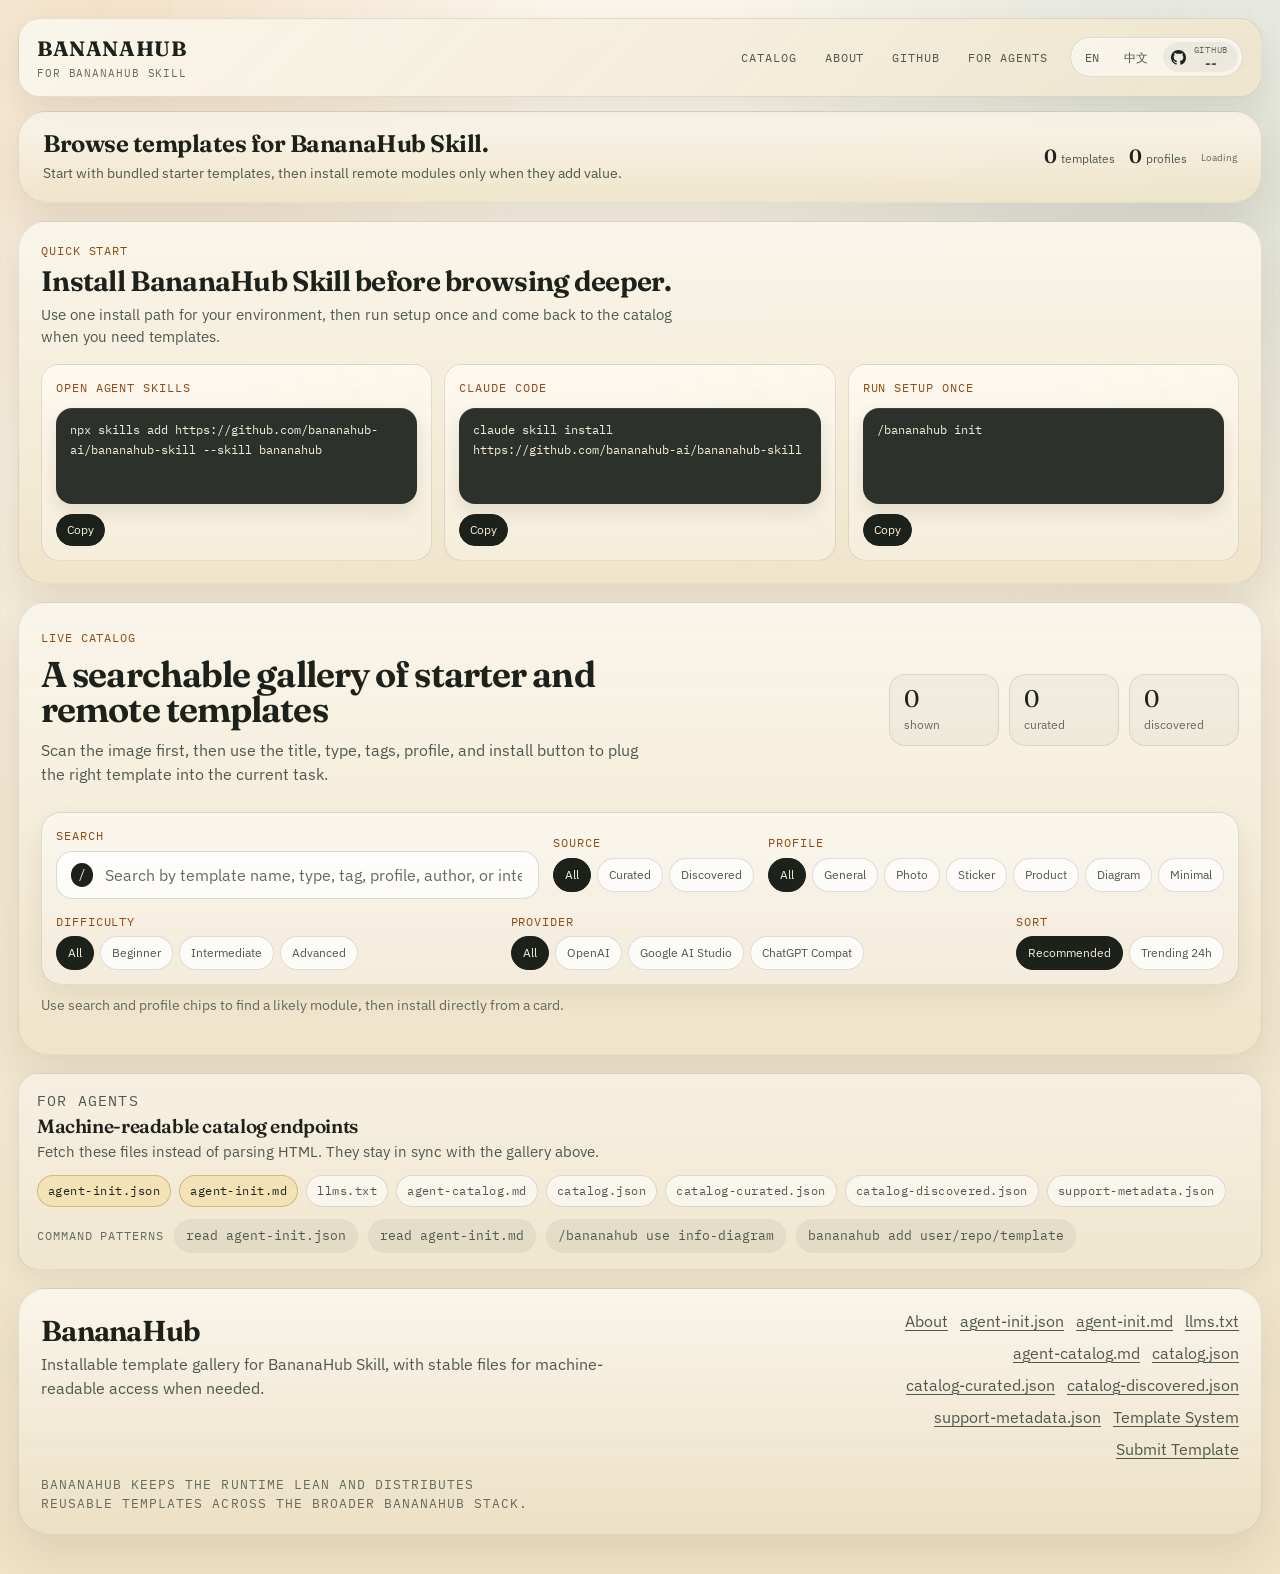
==== commit fdf982d2: "feat: add agent initialization entrypoints Signed-off-by: zkywalker <user@example.com>" ====
--- a/index.html
+++ b/index.html
@@ -23,7 +23,10 @@
   >
   <link rel="canonical" href="https://bananahub.ai/">
   <link rel="alternate" type="application/json" title="Machine-readable catalog JSON" href="catalog.json">
+  <link rel="alternate" type="application/json" title="Provider and model support metadata" href="support-metadata.json">
+  <link rel="alternate" type="application/json" title="Agent initialization contract" href="agent-init.json">
   <link rel="alternate" type="text/plain" title="LLM workflow instructions" href="llms.txt">
+  <link rel="alternate" type="text/markdown" title="Agent initialization guide" href="agent-init.md">
   <link rel="alternate" type="text/markdown" title="Agent catalog markdown" href="agent-catalog.md">
   <link rel="preconnect" href="https://fonts.googleapis.com">
   <link rel="preconnect" href="https://fonts.gstatic.com" crossorigin>
@@ -63,9 +66,27 @@
             <a href="#agent-access" data-i18n="common.nav.agentFriendly">For Agents</a>
           </nav>
 
-          <div class="language-switch" role="group" aria-label="Language" data-i18n-aria-label="common.languageSwitcher">
-            <button class="language-button" data-lang-switch="en" type="button" aria-pressed="false">EN</button>
-            <button class="language-button" data-lang-switch="zh-CN" type="button" aria-pressed="false">中文</button>
+          <div class="header-utility-bar">
+            <div class="language-switch" role="group" aria-label="Language" data-i18n-aria-label="common.languageSwitcher">
+              <button class="language-button" data-lang-switch="en" type="button" aria-pressed="false">EN</button>
+              <button class="language-button" data-lang-switch="zh-CN" type="button" aria-pressed="false">中文</button>
+            </div>
+
+            <a
+              class="header-github-pill"
+              href="https://github.com/bananahub-ai/bananahub-skill"
+              target="_blank"
+              rel="noopener"
+              data-i18n-aria-label="common.utility.githubStarsAria"
+            >
+              <svg class="header-github-pill-icon" viewBox="0 0 16 16" aria-hidden="true">
+                <path fill="currentColor" d="M8 0C3.58 0 0 3.58 0 8c0 3.54 2.29 6.53 5.47 7.59.4.07.55-.17.55-.38 0-.19-.01-.82-.01-1.49-2.01.37-2.53-.49-2.69-.94-.09-.23-.48-.94-.82-1.13-.28-.15-.68-.52-.01-.53.63-.01 1.08.58 1.23.82.72 1.21 1.87.87 2.33.66.07-.52.28-.87.51-1.07-1.78-.2-3.64-.89-3.64-3.95 0-.87.31-1.59.82-2.15-.08-.2-.36-1.02.08-2.12 0 0 .67-.21 2.2.82A7.64 7.64 0 0 1 8 4.07c.68 0 1.36.09 2 .27 1.53-1.04 2.2-.82 2.2-.82.44 1.1.16 1.92.08 2.12.51.56.82 1.27.82 2.15 0 3.07-1.87 3.75-3.65 3.95.29.25.54.73.54 1.48 0 1.07-.01 1.93-.01 2.2 0 .21.15.46.55.38A8.01 8.01 0 0 0 16 8c0-4.42-3.58-8-8-8Z"/>
+              </svg>
+              <span class="header-github-pill-copy">
+                <span class="header-github-pill-label" data-i18n="common.nav.github">GitHub</span>
+                <strong class="header-github-pill-count" data-github-stars-count>--</strong>
+              </span>
+            </a>
           </div>
         </div>
       </div>
@@ -80,16 +101,6 @@
           </p>
         </div>
         <div class="hero-banner-stats">
-          <a
-            class="hero-stat hero-stat-link"
-            href="https://github.com/bananahub-ai/bananahub-skill"
-            target="_blank"
-            rel="noopener"
-            data-i18n-aria-label="index.hero.githubBadge.ariaLabel"
-          >
-            <strong id="github-stars-count">--</strong>
-            <small data-i18n="index.hero.githubBadge.label">GitHub stars</small>
-          </a>
           <span class="hero-stat"><strong id="template-count">0</strong> <small data-i18n="index.hero.metrics.indexedTemplates">templates</small></span>
           <span class="hero-stat"><strong id="profile-count">0</strong> <small data-i18n="index.hero.metrics.profilesCovered">profiles</small></span>
           <span class="hero-stat-date"><small id="catalog-generated">Loading</small></span>
@@ -227,6 +238,16 @@
           </div>
 
           <div class="filter-group">
+            <p class="filter-label" data-i18n="index.filters.provider">Provider</p>
+            <div class="filter-row">
+              <button class="pill active" data-provider="all" type="button">All</button>
+              <button class="pill" data-provider="openai" type="button">OpenAI</button>
+              <button class="pill" data-provider="google-ai-studio" type="button">Google AI Studio</button>
+              <button class="pill" data-provider="chatgpt-compatible" type="button">ChatGPT Compat</button>
+            </div>
+          </div>
+
+          <div class="filter-group">
             <p class="filter-label" data-i18n="index.filters.sort">Sort</p>
             <div class="sort-tabs" role="tablist" aria-label="Sort templates" data-i18n-aria-label="index.filters.sortAria">
               <button class="sort-tab active" data-sort="recommended" type="button" data-i18n="index.filters.mostInstalled">Recommended</button>
@@ -255,16 +276,21 @@
         </div>
 
         <div class="agent-strip-links" aria-label="Agent-friendly files">
+          <a class="agent-pill agent-pill-primary" href="agent-init.json">agent-init.json</a>
+          <a class="agent-pill agent-pill-primary" href="agent-init.md">agent-init.md</a>
           <a class="agent-pill" href="llms.txt">llms.txt</a>
           <a class="agent-pill" href="agent-catalog.md">agent-catalog.md</a>
           <a class="agent-pill" href="catalog.json">catalog.json</a>
           <a class="agent-pill" href="catalog-curated.json">catalog-curated.json</a>
           <a class="agent-pill" href="catalog-discovered.json">catalog-discovered.json</a>
+          <a class="agent-pill" href="support-metadata.json">support-metadata.json</a>
         </div>
 
         <p class="agent-install-line">
           <span data-i18n="index.agent.installPattern">Command patterns</span>
-          <code>/bananahub use cute-sticker</code>
+          <code>read agent-init.json</code>
+          <code>read agent-init.md</code>
+          <code>/bananahub use info-diagram</code>
           <code>bananahub add user/repo/template</code>
         </p>
       </section>
@@ -282,11 +308,14 @@
 
         <div class="footer-links">
           <a href="about.html" data-i18n="common.nav.about">About</a>
+          <a href="agent-init.json">agent-init.json</a>
+          <a href="agent-init.md">agent-init.md</a>
           <a href="llms.txt">llms.txt</a>
           <a href="agent-catalog.md">agent-catalog.md</a>
           <a href="catalog.json">catalog.json</a>
           <a href="catalog-curated.json">catalog-curated.json</a>
           <a href="catalog-discovered.json">catalog-discovered.json</a>
+          <a href="support-metadata.json">support-metadata.json</a>
           <a href="https://github.com/bananahub-ai/bananahub-skill/blob/main/references/template-system.md" target="_blank" rel="noopener" data-i18n="index.footer.templateSystem">Template System</a>
           <a href="https://github.com/bananahub-ai/bananahub-ai.github.io/issues" target="_blank" rel="noopener" data-i18n="index.footer.submitTemplate">Submit Template</a>
         </div>
@@ -299,6 +328,8 @@
   <noscript>
     <div class="noscript-banner">
       JavaScript is disabled. For agent-friendly and no-JS access, use
+      <a href="agent-init.json">agent-init.json</a>,
+      <a href="agent-init.md">agent-init.md</a>,
       <a href="llms.txt">llms.txt</a>,
       <a href="agent-catalog.md">agent-catalog.md</a>, or
       <a href="catalog.json">catalog.json</a>.
@@ -334,6 +365,7 @@
 
           <div class="card-badges" id="modal-badges"></div>
           <div class="card-tags" id="modal-tags"></div>
+          <div class="modal-support" id="modal-support"></div>
 
           <div class="modal-meta">
             <div class="modal-meta-item"><span class="label" data-i18n="index.modal.author">Author</span><span id="modal-author"></span></div>
--- a/css/style.css
+++ b/css/style.css
@@ -128,6 +128,8 @@
 .site-footer {
   position: relative;
   z-index: 1;
+  min-width: 0;
+  max-width: 100%;
 }
 
 .site-header {
@@ -203,7 +205,7 @@
   gap: 12px;
 }
 
-.language-switch {
+.header-utility-bar {
   display: inline-flex;
   align-items: center;
   gap: 4px;
@@ -212,6 +214,12 @@
   border-radius: 999px;
   background: rgba(255, 255, 255, 0.54);
   box-shadow: inset 0 1px 0 rgba(255, 255, 255, 0.36);
+}
+
+.language-switch {
+  display: inline-flex;
+  align-items: center;
+  gap: 4px;
 }
 
 .language-button {
@@ -243,6 +251,58 @@
   box-shadow: 0 6px 14px rgba(28, 33, 28, 0.18);
 }
 
+.header-github-pill {
+  display: inline-flex;
+  align-items: center;
+  gap: 8px;
+  min-height: 30px;
+  padding: 0 10px 0 8px;
+  border-radius: 999px;
+  background: rgba(28, 33, 28, 0.05);
+  color: var(--ink);
+  text-decoration: none;
+  transition:
+    transform 0.2s ease,
+    background-color 0.2s ease,
+    color 0.2s ease;
+}
+
+.header-github-pill:hover,
+.header-github-pill:focus-visible {
+  transform: translateY(-1px);
+  background: rgba(28, 33, 28, 0.08);
+}
+
+.header-github-pill-icon {
+  width: 15px;
+  height: 15px;
+  flex: 0 0 auto;
+}
+
+.header-github-pill-copy {
+  display: grid;
+  justify-items: center;
+  gap: 1px;
+  min-width: 0;
+  text-align: center;
+}
+
+.header-github-pill-label {
+  color: var(--ink-faint);
+  font-family: 'IBM Plex Mono', monospace;
+  font-size: 0.58rem;
+  letter-spacing: 0.08em;
+  line-height: 1;
+  text-transform: uppercase;
+}
+
+.header-github-pill-count {
+  font-family: 'Fraunces', serif;
+  font-size: 0.88rem;
+  font-weight: 600;
+  line-height: 1;
+}
+
 .header-links a {
   display: inline-flex;
   align-items: center;
@@ -361,25 +421,6 @@
   color: var(--ink-faint);
   font-size: 0.75rem;
   white-space: nowrap;
-}
-
-.hero-stat-link {
-  display: inline-flex;
-  min-height: 34px;
-  padding: 0 10px;
-  border-radius: 999px;
-  background: rgba(28, 33, 28, 0.05);
-  text-decoration: none;
-  transition:
-    transform 0.2s ease,
-    background-color 0.2s ease,
-    color 0.2s ease;
-}
-
-.hero-stat-link:hover,
-.hero-stat-link:focus-visible {
-  transform: translateY(-1px);
-  background: rgba(28, 33, 28, 0.08);
 }
 
 .quickstart-strip {
@@ -858,8 +899,8 @@
 
 .card-grid {
   display: grid;
-  grid-template-columns: repeat(auto-fit, minmax(min(100%, 210px), 1fr));
-  gap: 14px;
+  grid-template-columns: repeat(auto-fill, minmax(min(100%, 300px), 1fr));
+  gap: 16px;
   margin-top: 16px;
 }
 
@@ -1146,6 +1187,256 @@
   max-width: 100%;
   text-overflow: ellipsis;
   white-space: nowrap;
+}
+
+.card-support {
+  margin-top: 0;
+}
+
+.support-summary {
+  display: grid;
+  gap: 10px;
+  min-width: 0;
+}
+
+.support-summary-card {
+  gap: 0;
+}
+
+.support-compact {
+  display: flex;
+  align-items: center;
+  justify-content: space-between;
+  gap: 10px;
+  min-width: 0;
+  padding: 7px 9px;
+  border: 1px solid rgba(143, 76, 22, 0.14);
+  border-radius: 999px;
+  background: rgba(255, 251, 244, 0.68);
+}
+
+.support-compact-label {
+  flex: 0 0 auto;
+  color: var(--accent-deep);
+  font-family: 'IBM Plex Mono', monospace;
+  font-size: 0.62rem;
+  font-weight: 700;
+  letter-spacing: 0.08em;
+  text-transform: uppercase;
+  white-space: nowrap;
+}
+
+.support-provider-row {
+  display: flex;
+  flex-wrap: wrap;
+  justify-content: flex-end;
+  gap: 5px;
+  min-width: 0;
+  overflow: hidden;
+}
+
+.support-provider-chip,
+.support-provider-more {
+  display: inline-flex;
+  align-items: center;
+  justify-content: center;
+  gap: 5px;
+  min-height: 24px;
+  max-width: 100%;
+  padding: 0 9px;
+  border: 1px solid rgba(28, 33, 28, 0.13);
+  border-radius: 999px;
+  background: rgba(255, 255, 255, 0.72);
+  color: var(--ink);
+  font-family: 'IBM Plex Mono', monospace;
+  font-size: 0.66rem;
+  font-weight: 700;
+  letter-spacing: 0.04em;
+  line-height: 1;
+  text-transform: uppercase;
+  white-space: nowrap;
+  overflow: hidden;
+  text-overflow: ellipsis;
+}
+
+.support-provider-chip.is-recommended {
+  border-color: var(--support-chip-accent, rgba(143, 76, 22, 0.28));
+  background: rgba(217, 134, 42, 0.14);
+  color: var(--accent-deep);
+}
+
+.support-provider-mark,
+.support-model-mark {
+  flex: 0 0 auto;
+  display: inline-grid;
+  place-items: center;
+  width: 17px;
+  height: 17px;
+  border-radius: 999px;
+  background: var(--support-chip-accent, var(--accent-deep));
+  color: #fff7e6;
+  font-family: 'IBM Plex Mono', monospace;
+  font-size: 0.54rem;
+  font-weight: 800;
+  letter-spacing: -0.03em;
+  line-height: 1;
+}
+
+.support-model-mark {
+  width: 18px;
+  height: 18px;
+  font-size: 0.5rem;
+}
+
+.support-logo-img {
+  object-fit: contain;
+  background: transparent;
+}
+
+.support-provider-chip-text,
+.support-model-chip-text {
+  min-width: 0;
+  overflow: hidden;
+  text-overflow: ellipsis;
+}
+
+.support-provider-chip.is-model-only {
+  display: block;
+  min-width: 0;
+  color: var(--ink-soft);
+  font-family: inherit;
+  font-size: 0.72rem;
+  font-weight: 600;
+  letter-spacing: 0;
+  line-height: 24px;
+  text-transform: none;
+}
+
+.support-provider-more {
+  color: var(--ink-faint);
+  background: rgba(28, 33, 28, 0.04);
+}
+
+.support-recommended {
+  display: grid;
+  grid-template-columns: auto minmax(0, 1fr);
+  gap: 10px;
+  align-items: center;
+  padding: 12px 14px;
+  border: 1px solid rgba(143, 76, 22, 0.18);
+  border-radius: 16px;
+  background:
+    linear-gradient(135deg, rgba(255, 250, 242, 0.95), rgba(244, 230, 199, 0.88)),
+    radial-gradient(circle at top right, rgba(217, 134, 42, 0.16), transparent 48%);
+  box-shadow: inset 0 1px 0 rgba(255, 255, 255, 0.46);
+}
+
+.support-recommended > .support-provider-chip {
+  min-height: 36px;
+  padding: 0 12px;
+  border-radius: 12px;
+}
+
+.support-recommended-copy {
+  display: grid;
+  gap: 2px;
+  min-width: 0;
+}
+
+.support-recommended-label {
+  color: var(--accent-deep);
+  font-family: 'IBM Plex Mono', monospace;
+  font-size: 0.68rem;
+  font-weight: 700;
+  letter-spacing: 0.08em;
+  text-transform: uppercase;
+}
+
+.support-recommended-model {
+  font-size: 0.98rem;
+  line-height: 1.25;
+  overflow-wrap: anywhere;
+}
+
+.support-detail-grid {
+  display: grid;
+  gap: 12px;
+  padding: 0 14px 14px;
+  border-top: 1px solid rgba(28, 33, 28, 0.08);
+}
+
+.support-group {
+  display: grid;
+  gap: 8px;
+}
+
+.support-provider-group {
+  display: grid;
+  gap: 10px;
+  min-width: 0;
+  padding: 12px;
+  border: 1px solid rgba(28, 33, 28, 0.08);
+  border-radius: 14px;
+  background: rgba(255, 255, 255, 0.48);
+}
+
+.support-provider-heading {
+  display: flex;
+  align-items: center;
+  gap: 8px;
+  min-width: 0;
+}
+
+.support-provider-heading .support-group-label {
+  min-width: 0;
+  overflow: hidden;
+  text-overflow: ellipsis;
+  white-space: nowrap;
+}
+
+.support-provider-model-row {
+  min-width: 0;
+}
+
+.support-group-label {
+  color: var(--ink-faint);
+  font-family: 'IBM Plex Mono', monospace;
+  font-size: 0.68rem;
+  letter-spacing: 0.08em;
+  text-transform: uppercase;
+}
+
+.support-chip-row {
+  display: flex;
+  flex-wrap: wrap;
+  gap: 8px;
+}
+
+.support-chip {
+  display: inline-flex;
+  align-items: center;
+  gap: 6px;
+  min-height: 28px;
+  max-width: 100%;
+  padding: 0 10px;
+  border: 1px solid rgba(28, 33, 28, 0.1);
+  border-radius: 999px;
+  background: rgba(255, 255, 255, 0.84);
+  color: var(--ink);
+  font-size: 0.78rem;
+  white-space: nowrap;
+  overflow: hidden;
+  text-overflow: ellipsis;
+}
+
+.support-model-chip {
+  padding-left: 6px;
+}
+
+.support-model-chip.is-recommended {
+  border-color: var(--support-chip-accent, rgba(143, 76, 22, 0.28));
+  background: rgba(217, 134, 42, 0.14);
+  color: var(--accent-deep);
 }
 
 .badge {
@@ -1394,6 +1685,18 @@
   background: rgba(255, 255, 255, 0.78);
 }
 
+.agent-pill-primary {
+  border-color: rgba(128, 86, 20, 0.3);
+  background: rgba(242, 201, 76, 0.24);
+  color: var(--ink);
+}
+
+.agent-pill-primary:hover,
+.agent-pill-primary:focus-visible {
+  border-color: rgba(128, 86, 20, 0.42);
+  background: rgba(242, 201, 76, 0.34);
+}
+
 .agent-install-line {
   display: flex;
   flex-wrap: wrap;
@@ -1842,6 +2145,10 @@
   margin-top: 12px;
 }
 
+.modal-support {
+  margin-top: 18px;
+}
+
 .modal-meta {
   display: grid;
   grid-template-columns: repeat(2, minmax(0, 1fr));
@@ -1859,6 +2166,35 @@
 
 .modal-meta-item .label {
   font-size: 0.68rem;
+}
+
+.support-summary-modal {
+  gap: 12px;
+}
+
+.support-summary-modal .support-recommended {
+  padding: 16px 18px;
+  border-radius: 18px;
+}
+
+.support-summary-modal .support-recommended > .support-provider-chip {
+  min-height: 40px;
+}
+
+.support-summary-modal .support-recommended-model {
+  font-size: 1.04rem;
+}
+
+.support-summary-modal .support-detail-grid {
+  grid-template-columns: repeat(auto-fit, minmax(min(100%, 240px), 1fr));
+  padding: 16px 18px;
+  border: 1px solid rgba(28, 33, 28, 0.08);
+  border-radius: 16px;
+  background: rgba(255, 251, 244, 0.72);
+}
+
+.support-summary-modal .support-detail-grid-static {
+  border-top: 0;
 }
 
 .modal-actions {
@@ -2079,10 +2415,6 @@
     padding-right: 16px;
   }
 
-  .hero-stat-link {
-    padding-right: 12px;
-  }
-
   .quickstart-command code {
     min-height: 0;
   }
@@ -2109,7 +2441,7 @@
   }
 
   .card-grid {
-    grid-template-columns: repeat(auto-fill, minmax(180px, 1fr));
+    grid-template-columns: repeat(auto-fill, minmax(min(100%, 240px), 1fr));
   }
 }
 
@@ -2128,7 +2460,7 @@
     justify-content: flex-start;
   }
 
-  .language-switch {
+  .header-utility-bar {
     align-self: flex-start;
   }
 
@@ -2157,7 +2489,7 @@
   }
 
   .card-grid {
-    grid-template-columns: repeat(auto-fit, minmax(min(100%, 210px), 1fr));
+    grid-template-columns: 1fr;
   }
 
   .modal-overlay,
